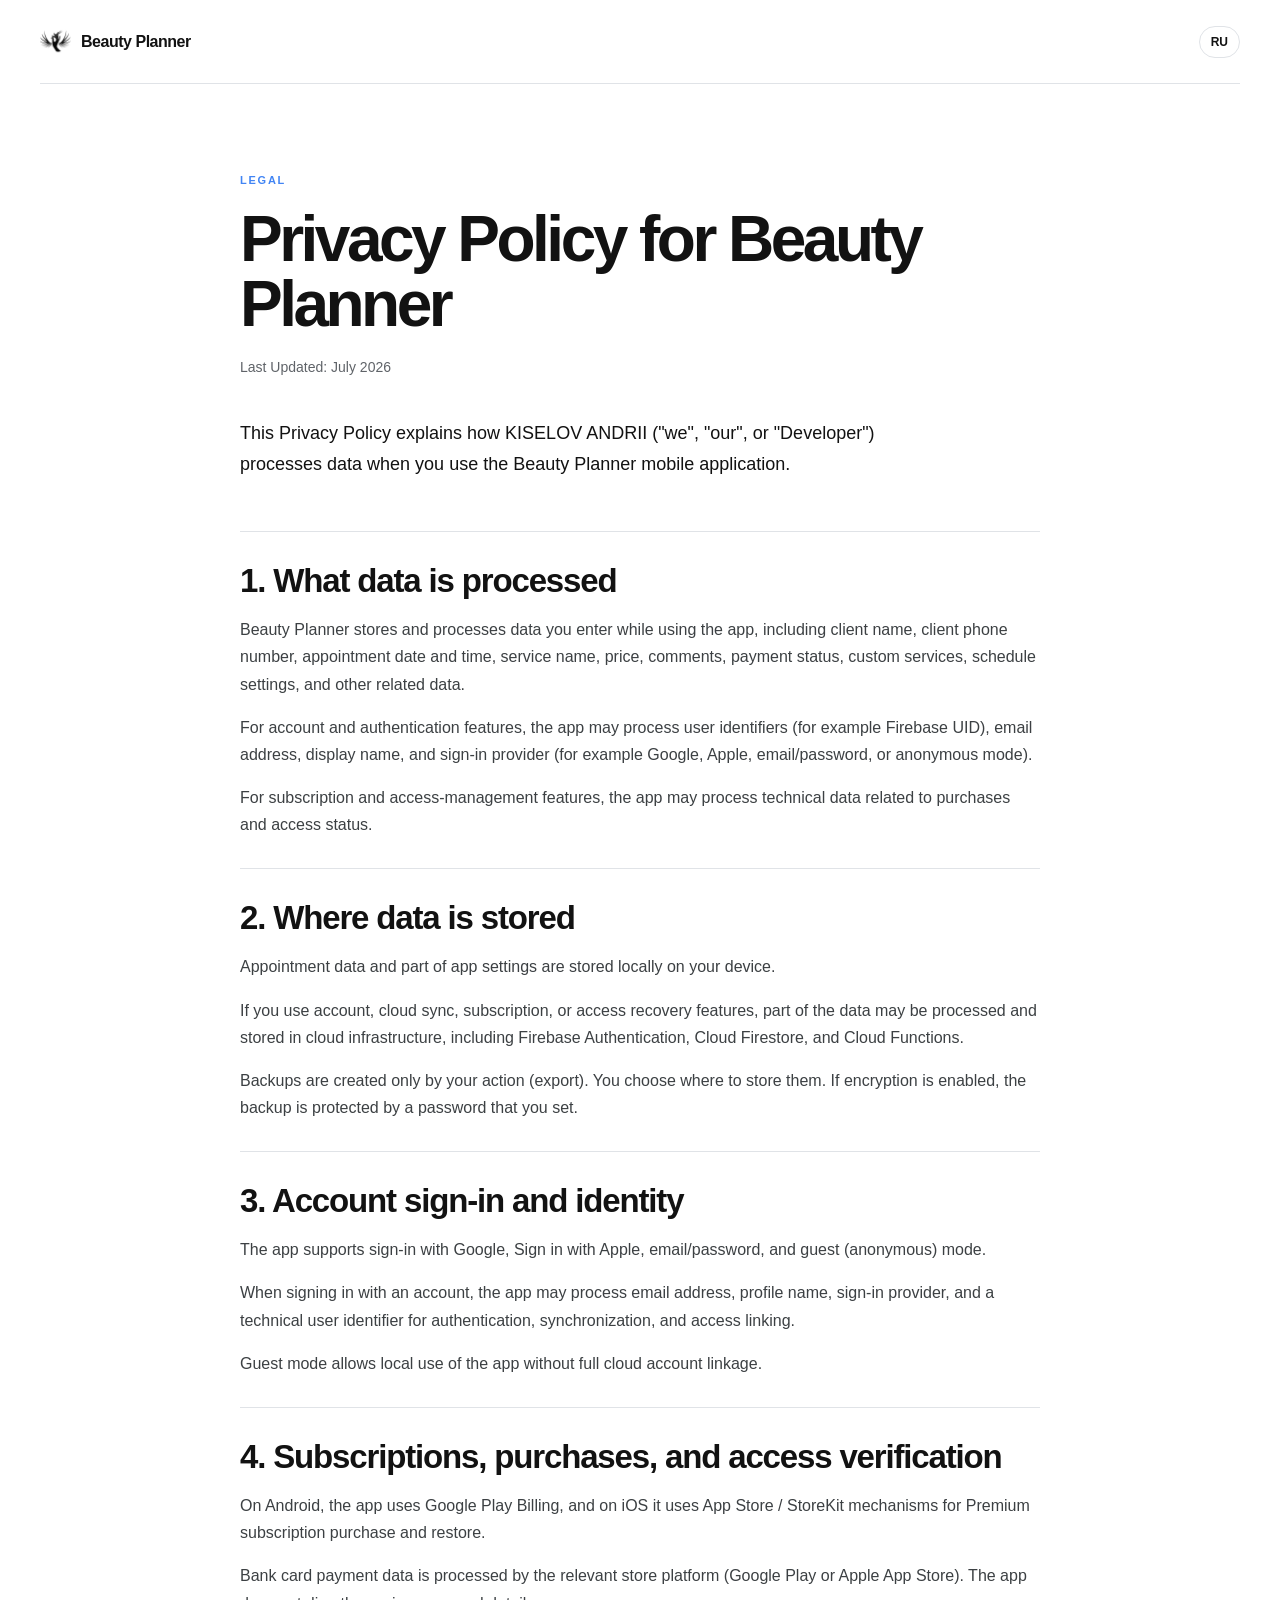
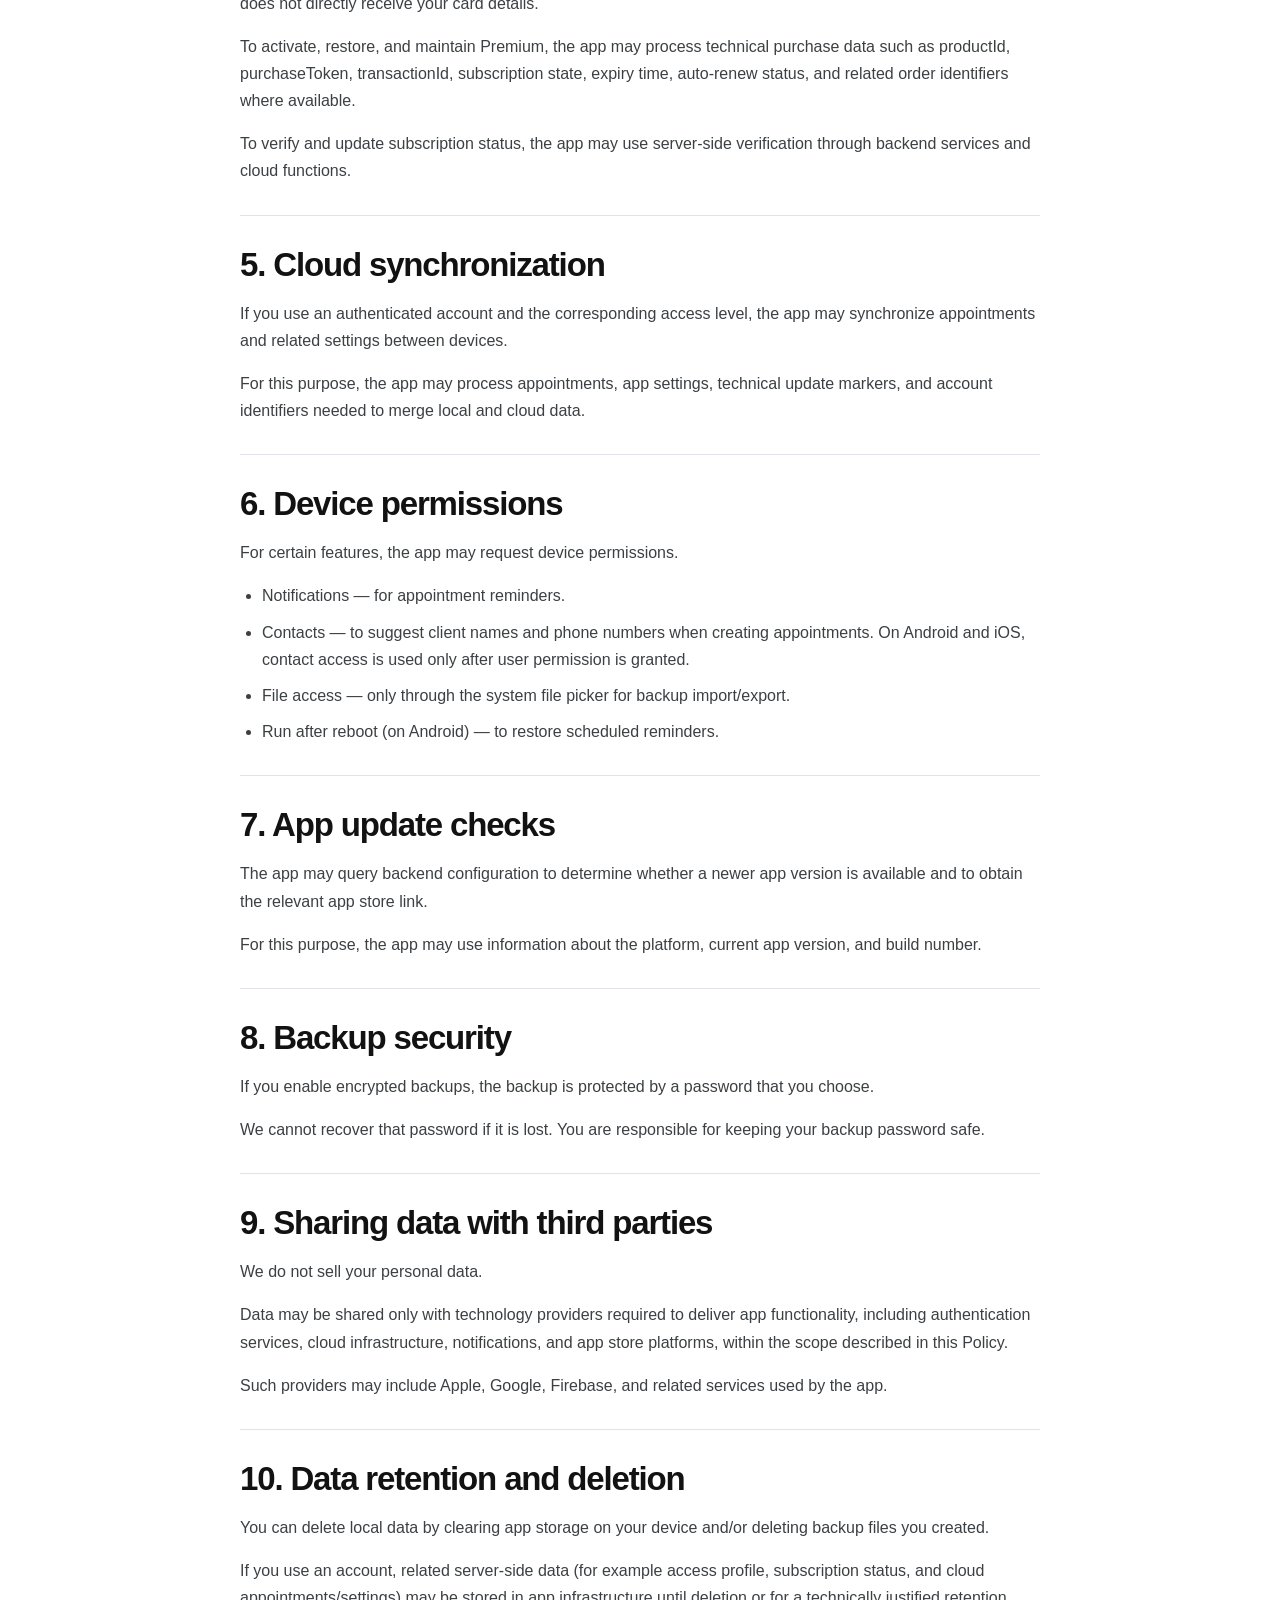
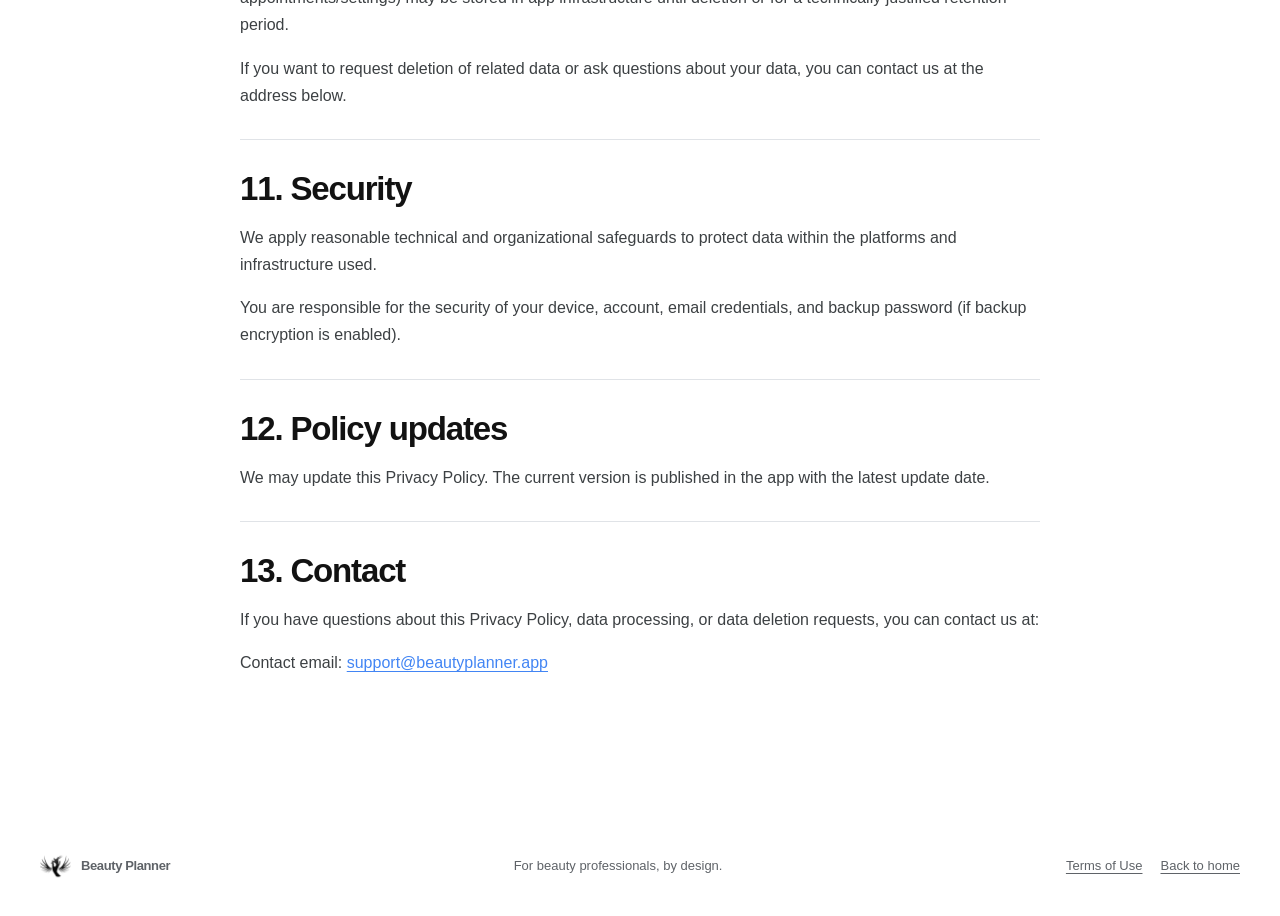
==== privacy.html @ f04bf03c "Host bilingual terms of use on site Co-authored-by: Copilot <223556219+Copilot@users.noreply.github." ====
<!doctype html>
<html lang="en">
  <head>
    <meta charset="utf-8">
    <meta name="viewport" content="width=device-width, initial-scale=1">
    <meta name="description" content="Beauty Planner Privacy Policy.">
    <title>Privacy Policy — Beauty Planner</title>
    <link rel="icon" type="image/png" href="assets/beauty-planner-logo.png">
    <link rel="apple-touch-icon" href="assets/beauty-planner-logo.png">
    <link rel="stylesheet" href="styles.css">
    <link rel="stylesheet" href="privacy.css">
  </head>
  <body>
    <header class="site-header policy-header">
      <a class="brand" href="index.html" aria-label="Beauty Planner home">
        <img class="brand-mark" src="assets/beauty-planner-logo.png" alt="">
        <span>Beauty Planner</span>
      </a>
      <button class="language-switch" type="button" aria-label="Switch language">RU</button>
    </header>
    <main class="policy-page">
      <p class="eyebrow" id="policy-label">LEGAL</p>
      <h1 id="policy-title">Privacy Policy for Beauty Planner</h1>
      <p class="policy-updated" id="policy-updated"></p>
      <p class="policy-intro" id="policy-intro"></p>
      <div class="policy-content" id="policy-content"></div>
    </main>
    <footer class="site-footer">
      <a class="brand" href="index.html"><img class="brand-mark" src="assets/beauty-planner-logo.png" alt=""><span>Beauty Planner</span></a>
      <p id="footer-copy">For beauty professionals, by design.</p>
      <div class="legal-links">
        <a href="terms.html" id="terms-link">Terms of Use</a>
        <a href="index.html" id="back-home">Back to home</a>
      </div>
    </footer>
    <script src="privacy.js"></script>
  </body>
</html>
---- styles.css ----
:root {
  --ink: #121212;
  --muted: #5f6368;
  --paper: #ffffff;
  --peach: #e9f1ff;
  --coral: #4285f4;
  --lilac: #f1f5ff;
  --sage: #e7f0ff;
  --cream: #f7f9fc;
  --line: #e0e3e7;
}

* { box-sizing: border-box; }
html { scroll-behavior: smooth; }
body { margin: 0; color: var(--ink); background: var(--paper); font-family: Arial, Helvetica, sans-serif; font-size: 16px; line-height: 1.5; }
a { color: inherit; text-decoration: none; }
.site-header { width: min(1200px, calc(100% - 48px)); height: 84px; margin: auto; display: flex; align-items: center; justify-content: space-between; }
.brand { display: inline-flex; gap: 10px; align-items: center; font-weight: 700; letter-spacing: -.03em; }
.brand-mark { width: 31px; height: 31px; object-fit: contain; border-radius: 50%; }
.site-nav { display: flex; gap: 30px; color: var(--muted); font-size: 14px; }
.site-nav a:hover, .text-link:hover, .site-footer a:hover { color: var(--coral); }
.language-switch { border: 1px solid var(--line); background: transparent; padding: 8px 11px; border-radius: 99px; cursor: pointer; color: var(--ink); font: 700 12px "DM Sans", sans-serif; }
.hero { width: min(1200px, calc(100% - 48px)); min-height: 650px; margin: auto; display: grid; grid-template-columns: 1fr 1fr; align-items: center; gap: 40px; }
.eyebrow { margin: 0 0 18px; color: var(--coral); font-size: 11px; font-weight: 700; letter-spacing: .16em; }
h1, h2 { margin: 0; font-family: Arial, Helvetica, sans-serif; font-weight: 700; letter-spacing: -.055em; line-height: 1.02; }
h1 { max-width: 570px; font-size: clamp(52px, 6vw, 82px); }
h2 { font-size: clamp(40px, 4.5vw, 62px); }
h1 em, h2 em { color: var(--coral); font-weight: inherit; font-style: normal; }
.hero-text { max-width: 450px; margin: 28px 0; color: var(--muted); font-size: 18px; line-height: 1.65; }
.store-links { display: flex; flex-wrap: wrap; gap: 11px; }
.store-button { min-width: 154px; display: inline-flex; align-items: center; gap: 9px; padding: 8px 13px; color: #fff; background: #000; border: 1px solid #000; border-radius: 8px; line-height: 1; transition: transform .2s, background .2s; }
.store-button:hover { color: #fff; background: #202124; transform: translateY(-2px); }
.store-button small, .store-button strong { display: block; }.store-button small { margin-bottom: 3px; font-size: 9px; }.store-button strong { font-size: 17px; font-weight: 500; }
.store-icon { width: 21px; flex: 0 0 21px; text-align: center; color: #fff; }.apple-icon { font-size: 25px; line-height: 1; }.play-icon { height: 22px; background: linear-gradient(135deg, #30d8a1 0 35%, #4285f4 35% 63%, #fbbc04 63% 82%, #ea4335 82%); clip-path: polygon(0 0, 100% 50%, 0 100%, 22% 50%); }
.hero-link { display: inline-block; margin-top: 21px; }
.button { display: inline-flex; align-items: center; gap: 18px; padding: 14px 19px; border-radius: 999px; font-size: 14px; font-weight: 700; transition: transform .2s, background .2s; }
.button:hover { transform: translateY(-2px); }
.button-primary { background: var(--ink); color: #fff; }
.button-primary:hover { background: #394a47; }
.text-link { font-weight: 600; font-size: 14px; text-decoration: underline; text-underline-offset: 4px; }
.platform-note { margin: 22px 0 0; color: var(--muted); font-size: 12px; }
.hero-visual { position: relative; min-height: 550px; display: grid; place-items: center; overflow: hidden; }
.orb { position: absolute; border-radius: 50%; }
.orb-one { width: 440px; height: 440px; background: var(--peach); }
.orb-two { width: 160px; height: 160px; background: var(--lilac); top: 38px; right: 15px; }
.phone { position: relative; width: 245px; height: 490px; padding: 9px; z-index: 1; background: #181818; border: 6px solid #fff; border-radius: 35px; box-shadow: 0 26px 52px #2b426433; }
.phone-bar { height: 20px; display: grid; place-items: center; background: #fff; border-radius: 25px 25px 0 0; }
.phone-bar span { width: 55px; height: 5px; background: #181818; border-radius: 99px; }
.app-screen { height: calc(100% - 20px); position: relative; overflow: hidden; padding: 15px; background: #fcfaf7; border-radius: 0 0 24px 24px; font-family: "DM Sans", sans-serif; }
.app-top { display: flex; align-items: center; gap: 7px; font-size: 8px; font-weight: 600; }
.app-logo { display: grid; place-items: center; width: 17px; height: 17px; color: #fff; background: var(--coral); border-radius: 50%; font: 700 11px Arial, sans-serif; }
.avatar { width: 16px; height: 16px; margin-left: auto; border-radius: 50%; background: #d3a585; }
.calendar-head { display: flex; justify-content: space-between; margin: 22px 0 15px; font-size: 9px; }
.week-days, .calendar-days { display: grid; grid-template-columns: repeat(7, 1fr); gap: 5px; text-align: center; font-size: 7px; }
.week-days { color: #a7aaa6; margin-bottom: 9px; }
.calendar-days span { display: grid; place-items: center; height: 20px; }
.calendar-days .selected-day { color: #fff; background: var(--coral); border-radius: 50%; }
.appointments { margin-top: 21px; padding-top: 16px; border-top: 1px solid #eee9e2; }
.appointments p { margin: 0 0 11px; color: #a5a7a4; font-size: 6px; font-weight: 700; letter-spacing: .08em; }
.appointment { display: grid; grid-template-columns: 27px 7px 1fr; align-items: center; gap: 5px; margin: 11px 0; font-size: 7px; }
.appointment-time { color: #858b87; }
.appointment-dot { display: block; width: 6px; height: 28px; background: #8eb6a1; border-radius: 99px; }
.appointment-dot.coral { background: var(--coral); }
.appointment b, .appointment small { display: block; }
.appointment small { color: #949995; font-size: 6px; margin-top: 2px; }
.add-button { position: absolute; right: 16px; bottom: 17px; display: grid; place-items: center; width: 31px; height: 31px; background: var(--ink); color: #fff; border-radius: 50%; font-size: 19px; }
.floating-card { position: absolute; z-index: 2; right: 3%; bottom: 78px; display: flex; align-items: center; gap: 9px; min-width: 153px; padding: 11px 14px; background: #fff; border-radius: 11px; box-shadow: 0 12px 30px #50473c21; font-size: 10px; }
.floating-card b, .floating-card small { display: block; }
.floating-card small { color: var(--muted); margin-top: 2px; font-size: 8px; }
.floating-icon { display: grid; place-items: center; width: 23px; height: 23px; color: #fff; background: #90bca3; border-radius: 50%; font-size: 13px; }
.intro { width: min(700px, calc(100% - 48px)); padding: 105px 0 62px; text-align: center; margin: auto; }
.intro h2 { margin-bottom: 22px; }
.intro > p:last-child { max-width: 520px; margin: auto; color: var(--muted); font-size: 17px; line-height: 1.7; }
.feature-grid { width: min(1200px, calc(100% - 48px)); margin: auto; display: grid; grid-template-columns: repeat(2, 1fr); gap: 18px; }
.feature-card { position: relative; min-height: 332px; padding: 33px; overflow: hidden; border-radius: 5px; }
.feature-card-wide { display: flex; justify-content: space-between; }
.feature-card h3 { max-width: 300px; margin: 38px 0 10px; font: 700 29px/1.05 Arial, sans-serif; letter-spacing: -.04em; }
.feature-card p { max-width: 315px; margin: 0; color: #52605d; font-size: 14px; line-height: 1.65; }
.feature-number { color: #7b8581; font-size: 11px; font-weight: 700; letter-spacing: .12em; }
.feature-icon { position: absolute; top: 30px; right: 35px; color: #737d78; font-size: 27px; }
.peach { background: var(--peach); }.lilac { background: var(--lilac); }.sage { background: var(--sage); }.cream { background: var(--cream); }
.mini-calendar { align-self: flex-end; width: 118px; height: 145px; padding: 18px 10px; display: flex; flex-direction: column; align-items: center; color: var(--ink); background: #fffdf9; border-radius: 58px 58px 8px 8px; transform: rotate(7deg); }
.mini-calendar span, .mini-calendar small { font-size: 9px; font-weight: 700; letter-spacing: .1em; }.mini-calendar b { margin: 7px 0 -4px; font: 600 62px/1 Arial, sans-serif; }
.backup-art { align-self: flex-end; display: flex; flex-direction: column; align-items: center; justify-content: center; width: 132px; height: 132px; color: #776859; background: #fffaf0; border-radius: 50%; transform: rotate(-8deg); }.backup-art span { font-size: 42px; line-height: .7; }.backup-art b { margin-top: 9px; font-size: 10px; letter-spacing: .1em; }.backup-art small { font-size: 9px; }
.workflow { width: min(1200px, calc(100% - 48px)); margin: 138px auto; display: grid; grid-template-columns: .9fr 1.1fr; gap: 120px; align-items: start; }.workflow-copy > p:last-child { max-width: 380px; margin-top: 22px; color: var(--muted); font-size: 17px; line-height: 1.7; }
.steps { padding: 0; margin: 0; list-style: none; }.steps li { display: grid; grid-template-columns: 55px 1fr; gap: 19px; padding: 0 0 28px; margin-bottom: 25px; border-bottom: 1px solid var(--line); }.steps li:last-child { border: 0; }.steps li > span { color: var(--coral); font-size: 12px; font-weight: 700; }.steps h3 { margin: 0 0 7px; font-size: 18px; letter-spacing: -.02em; }.steps p { margin: 0; color: var(--muted); font-size: 14px; }
.premium { width: min(1200px, calc(100% - 48px)); margin: 0 auto 100px; padding: 70px; display: grid; grid-template-columns: 1fr 1fr; gap: 90px; background: #202124; color: #fff; border-radius: 6px; }.premium .eyebrow { color: #9ec1fb; }.premium h2 { max-width: 480px; }.premium h2 em { color: #8ab4f8; }.premium > div > p:last-child { max-width: 440px; margin: 23px 0 0; color: #c8d0d9; line-height: 1.7; }
.premium-card { position: relative; padding: 34px; background: #e8f0fe; color: var(--ink); border-radius: 4px; }.premium-label { margin: 0 0 20px; color: #496990; font-size: 10px; font-weight: 700; letter-spacing: .14em; }.premium-card ul { margin: 0; padding: 0; list-style: none; }.premium-card li { padding: 12px 0 12px 25px; border-bottom: 1px solid #c9dbf8; font-size: 14px; font-weight: 600; }.premium-card li::before { content: "✓"; position: absolute; left: 0; color: var(--coral); font-weight: 700; }.premium-card li { position: relative; }.premium-card li:last-child { border: 0; }.sparkle { position: absolute; right: 23px; top: 17px; color: var(--coral); font-size: 25px; }
.cta { margin: 0; padding: 120px 24px; color: #fff; text-align: center; background: var(--coral); }.cta .eyebrow { color: #dbeaff; }.cta h2 em { color: #202124; }.cta > p:not(.eyebrow) { margin: 22px 0 30px; color: #edf4ff; }.store-links-centered { justify-content: center; }.store-button-light { border-color: #fff; }.button-light { background: #fff; color: var(--ink); }.button-light:hover { background: var(--paper); }
.site-footer { width: min(1200px, calc(100% - 48px)); min-height: 100px; margin: auto; display: flex; align-items: center; justify-content: space-between; color: var(--muted); font-size: 13px; }.site-footer p { margin: 0; }.legal-links { display: flex; gap: 18px; }.legal-links a { text-decoration: underline; text-underline-offset: 3px; }
@media (max-width: 760px) { .site-header { width: min(100% - 32px, 600px); height: 70px; }.site-nav { display: none; }.hero { width: min(100% - 32px, 600px); grid-template-columns: 1fr; padding-top: 52px; text-align: center; }.hero-copy { display: grid; justify-items: center; }.hero-text { font-size: 16px; }.hero-visual { min-height: 485px; }.phone { transform: scale(.88); }.orb-one { width: 370px; height: 370px; }.floating-card { right: 1%; bottom: 54px; }.intro { width: min(100% - 32px, 600px); padding-top: 80px; }.feature-grid { width: min(100% - 32px, 600px); grid-template-columns: 1fr; }.feature-card { min-height: 290px; }.workflow { width: min(100% - 32px, 600px); margin: 90px auto; grid-template-columns: 1fr; gap: 45px; }.premium { width: min(100% - 32px, 600px); margin-bottom: 65px; padding: 42px 25px; grid-template-columns: 1fr; gap: 35px; }.cta { padding: 90px 20px; }.site-footer { width: min(100% - 32px, 600px); padding: 25px 0; min-height: auto; flex-wrap: wrap; gap: 15px; }.site-footer p { order: 3; width: 100%; } }
@media (max-width: 390px) { .store-links { justify-content: center; }.store-button { min-width: 148px; }.feature-card { padding: 26px; }.feature-card h3 { font-size: 26px; }.mini-calendar, .backup-art { transform: scale(.8); transform-origin: bottom right; } }
---- privacy.css ----
.policy-header { border-bottom: 1px solid var(--line); }
.policy-page { width: min(800px, calc(100% - 48px)); margin: 0 auto; padding: 88px 0 110px; }
.policy-page h1 { max-width: 700px; overflow-wrap: anywhere; font-size: clamp(42px, 5vw, 64px); }
.policy-updated { margin: 20px 0 40px; color: var(--muted); font-size: 14px; }
.policy-intro { max-width: 720px; margin: 0 0 52px; font-size: 18px; line-height: 1.7; }
.policy-section { padding: 30px 0; border-top: 1px solid var(--line); }
.policy-section h2 { font-size: clamp(25px, 3vw, 33px); line-height: 1.15; letter-spacing: -.035em; }
.policy-section p, .policy-section li { color: #3c4043; line-height: 1.7; }
.policy-section p { margin: 16px 0 0; }
.policy-section ul { margin: 16px 0 0; padding-left: 22px; }
.policy-section li + li { margin-top: 9px; }
.policy-contact { margin-top: 16px; }
.policy-contact a { color: var(--coral); text-decoration: underline; text-underline-offset: 3px; }
@media (max-width: 760px) { .policy-page { width: min(100% - 32px, 800px); padding: 58px 0 75px; }.policy-intro { font-size: 16px; } }
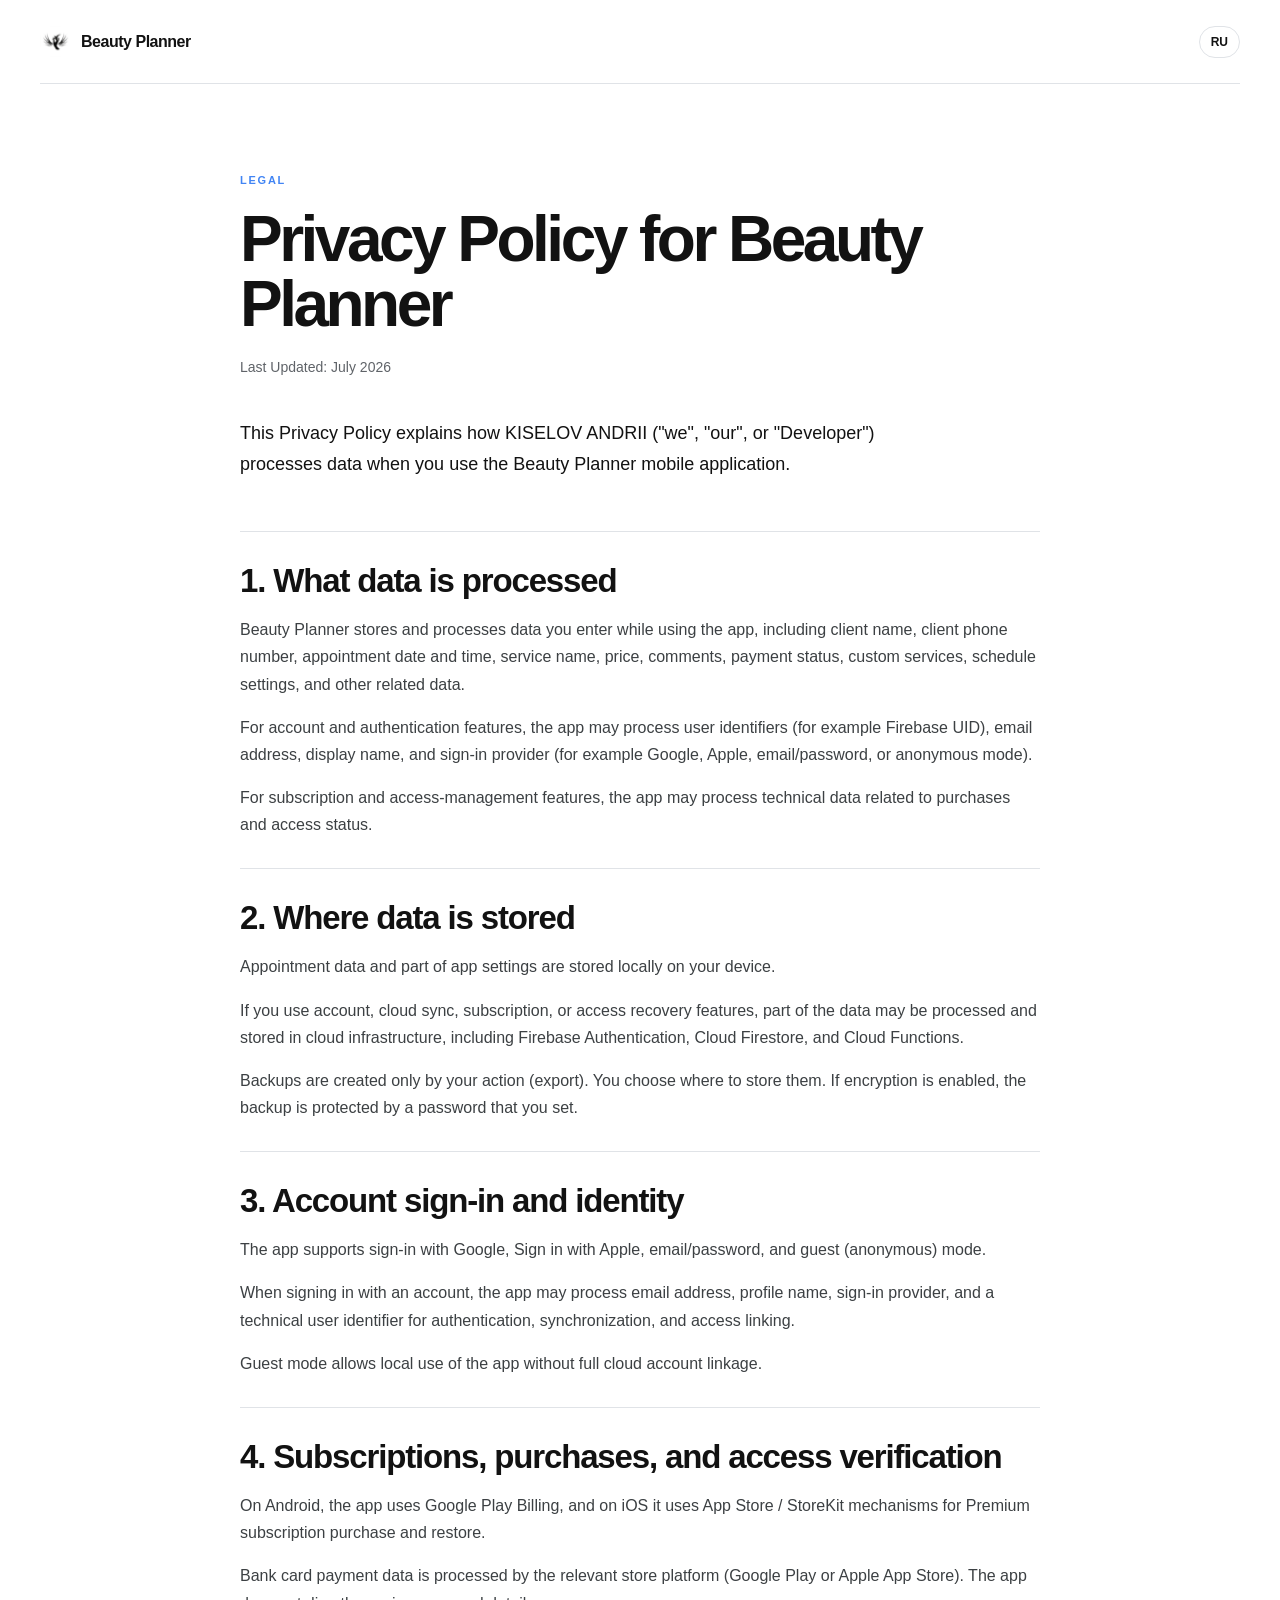
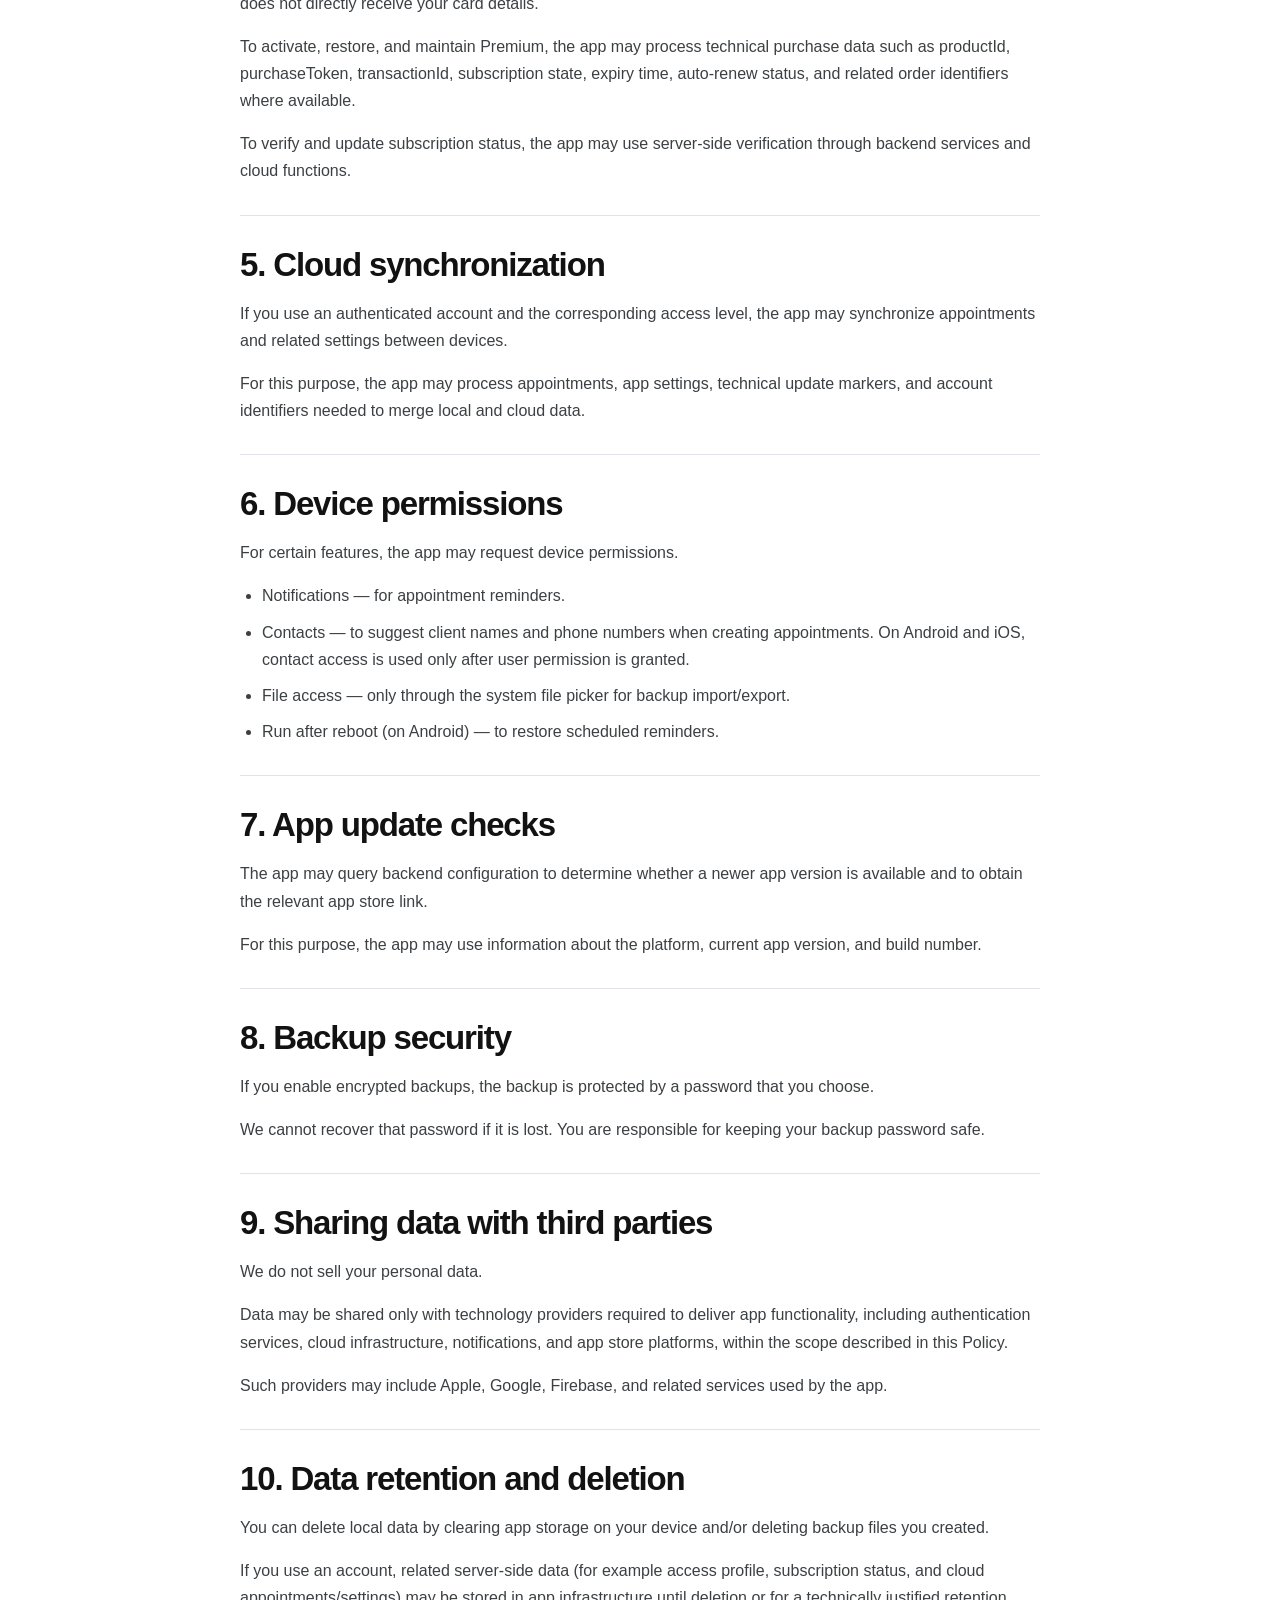
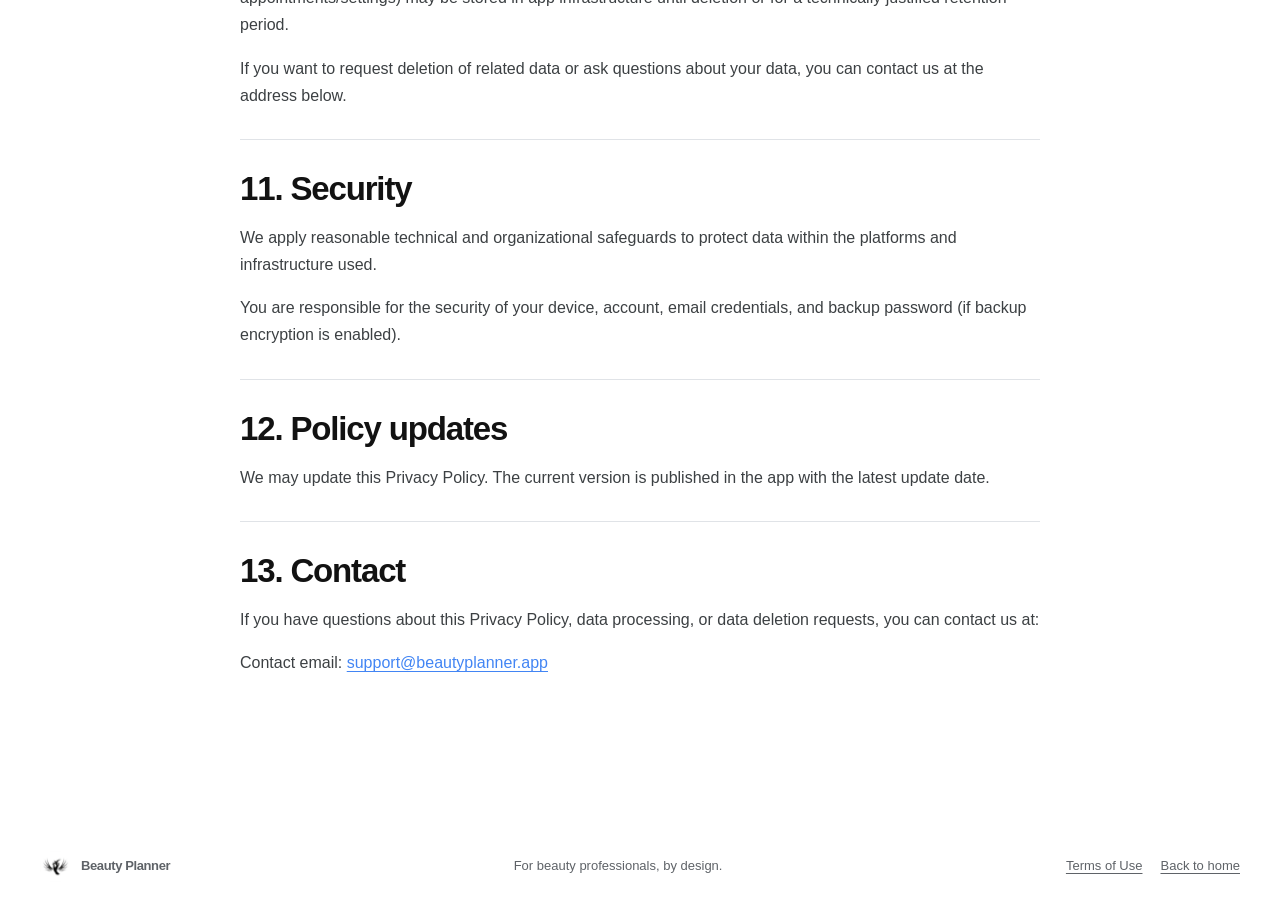
==== commit 66a26b83: "Fix favicon and initial page scroll Co-authored-by: Copilot <223556219+Copilot@users.noreply.github." ====
--- a/privacy.html
+++ b/privacy.html
@@ -5,15 +5,16 @@
     <meta name="viewport" content="width=device-width, initial-scale=1">
     <meta name="description" content="Beauty Planner Privacy Policy.">
     <title>Privacy Policy — Beauty Planner</title>
-    <link rel="icon" type="image/png" href="assets/beauty-planner-logo.png">
-    <link rel="apple-touch-icon" href="assets/beauty-planner-logo.png">
+    <link rel="icon" href="favicon.ico?v=20261101" sizes="any">
+    <link rel="icon" type="image/png" sizes="1024x1024" href="assets/app-icon-1024.png">
+    <link rel="apple-touch-icon" sizes="1024x1024" href="assets/app-icon-1024.png">
     <link rel="stylesheet" href="styles.css">
     <link rel="stylesheet" href="privacy.css">
   </head>
   <body>
     <header class="site-header policy-header">
       <a class="brand" href="index.html" aria-label="Beauty Planner home">
-        <img class="brand-mark" src="assets/beauty-planner-logo.png" alt="">
+        <img class="brand-mark" src="assets/app-icon-1024.png" alt="">
         <span>Beauty Planner</span>
       </a>
       <button class="language-switch" type="button" aria-label="Switch language">RU</button>
@@ -26,7 +27,7 @@
       <div class="policy-content" id="policy-content"></div>
     </main>
     <footer class="site-footer">
-      <a class="brand" href="index.html"><img class="brand-mark" src="assets/beauty-planner-logo.png" alt=""><span>Beauty Planner</span></a>
+      <a class="brand" href="index.html"><img class="brand-mark" src="assets/app-icon-1024.png" alt=""><span>Beauty Planner</span></a>
       <p id="footer-copy">For beauty professionals, by design.</p>
       <div class="legal-links">
         <a href="terms.html" id="terms-link">Terms of Use</a>
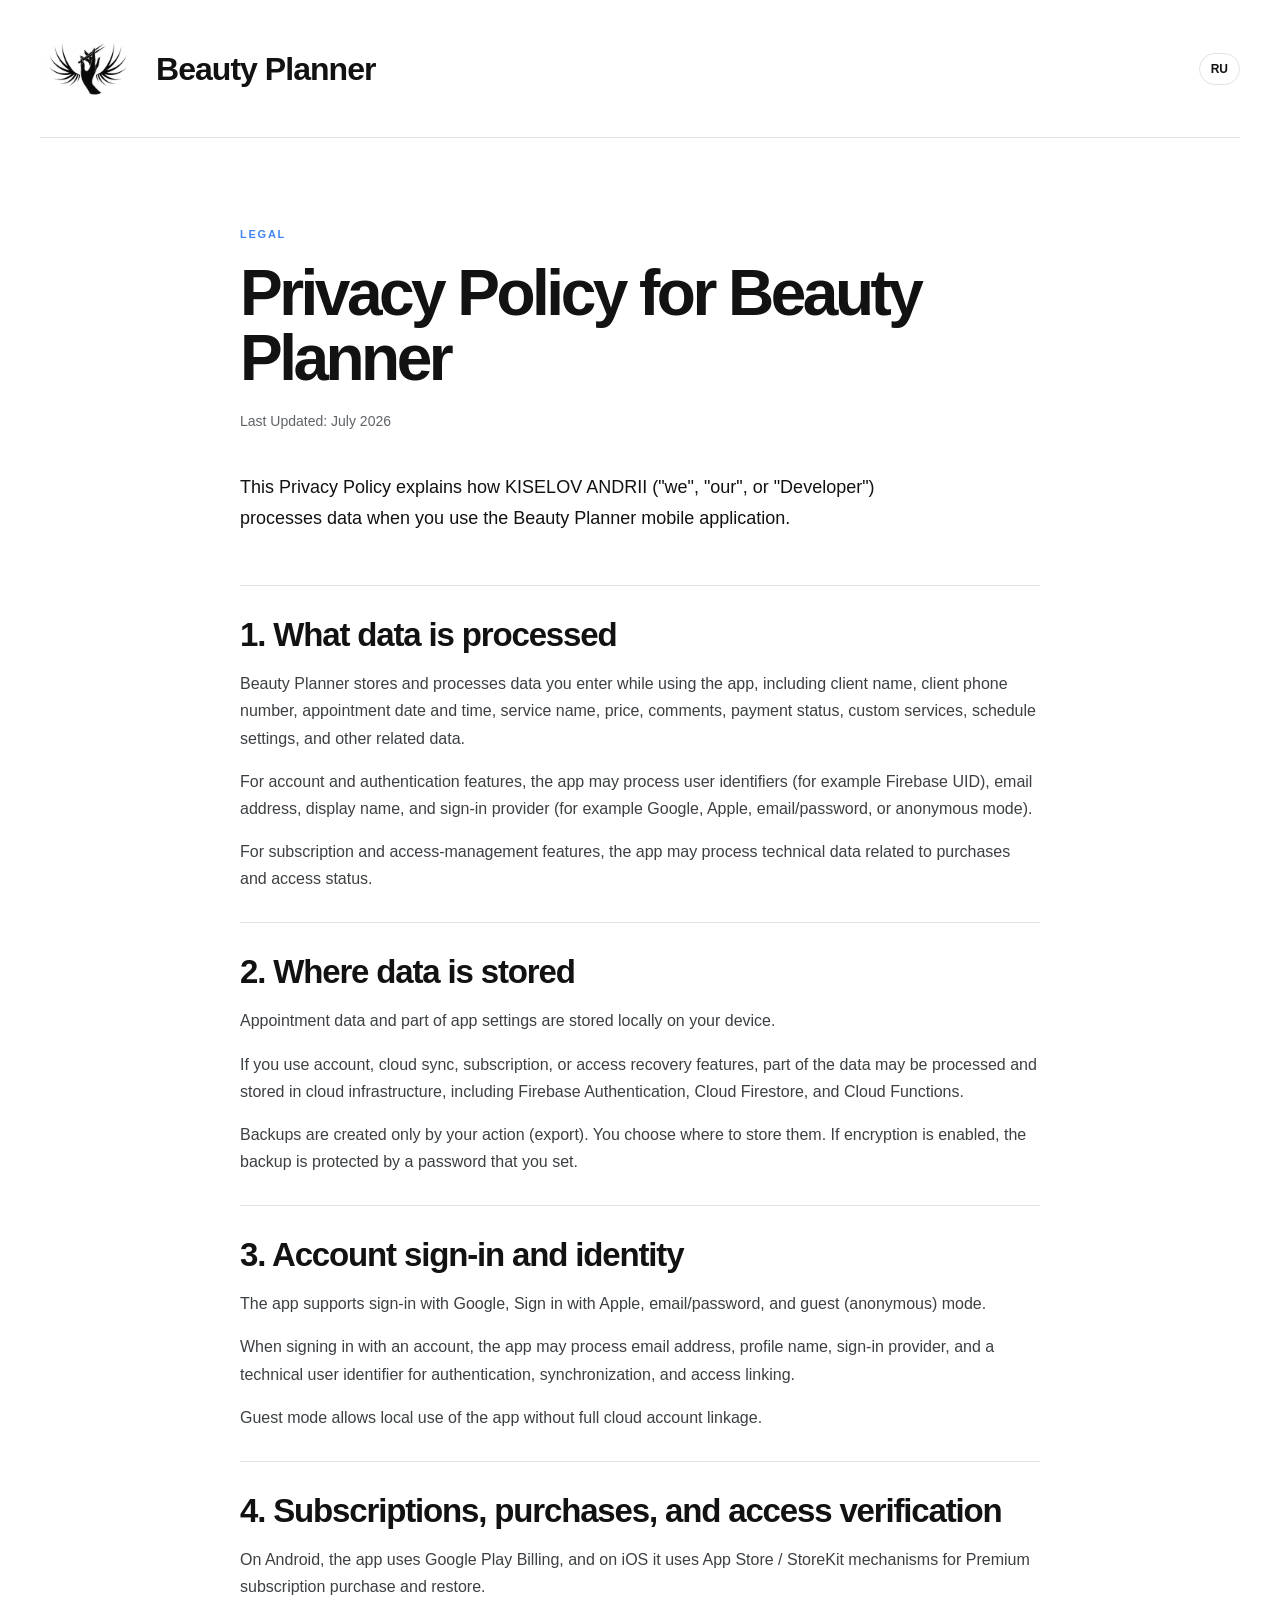
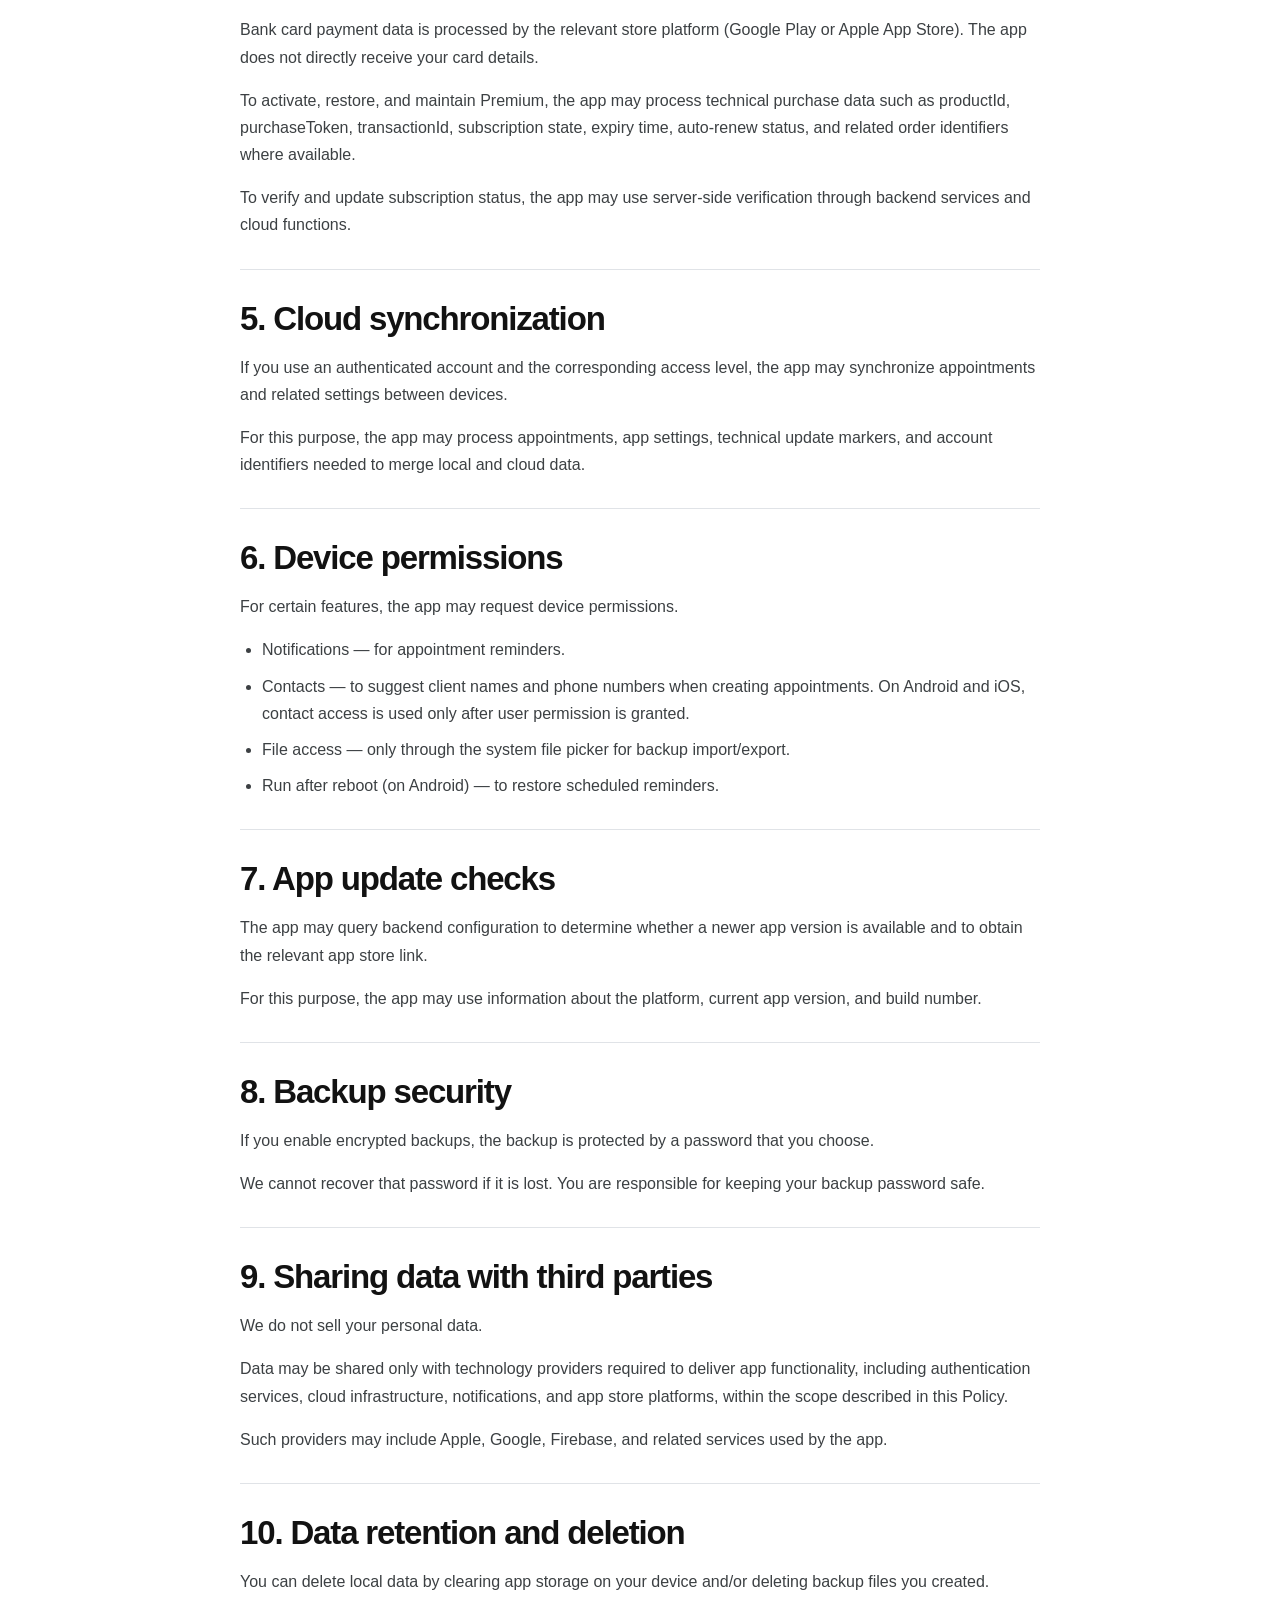
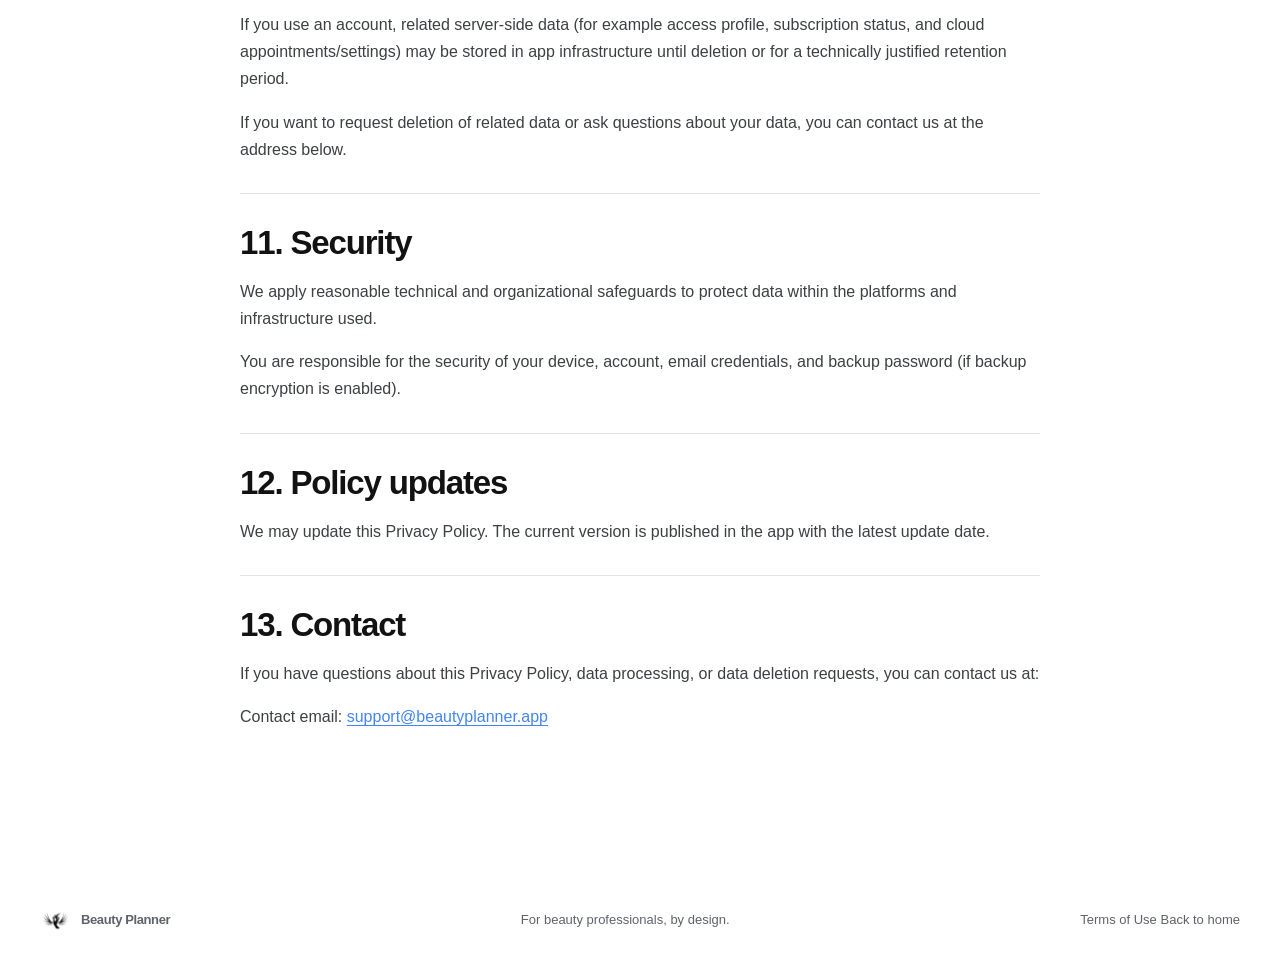
==== commit 132c7dd8: "Add transparent SVG favicon and video section" ====
--- a/privacy.html
+++ b/privacy.html
@@ -5,8 +5,8 @@
     <meta name="viewport" content="width=device-width, initial-scale=1">
     <meta name="description" content="Beauty Planner Privacy Policy.">
     <title>Privacy Policy — Beauty Planner</title>
-    <link rel="icon" href="favicon.ico?v=20261101" sizes="any">
-    <link rel="icon" type="image/png" sizes="1024x1024" href="assets/app-icon-1024.png">
+    <link rel="icon" href="favicon.ico?v=20261101" sizes="32x32">
+    <link rel="icon" type="image/svg+xml" href="favicon.svg?v=20261108">
     <link rel="apple-touch-icon" sizes="1024x1024" href="assets/app-icon-1024.png">
     <link rel="stylesheet" href="styles.css">
     <link rel="stylesheet" href="privacy.css">
--- a/styles.css
+++ b/styles.css
@@ -14,9 +14,11 @@
 html { scroll-behavior: smooth; }
 body { margin: 0; color: var(--ink); background: var(--paper); font-family: Arial, Helvetica, sans-serif; font-size: 16px; line-height: 1.5; }
 a { color: inherit; text-decoration: none; }
-.site-header { width: min(1200px, calc(100% - 48px)); height: 84px; margin: auto; display: flex; align-items: center; justify-content: space-between; }
+.site-header { width: min(1200px, calc(100% - 48px)); height: 138px; margin: auto; display: flex; align-items: center; justify-content: space-between; }
 .brand { display: inline-flex; gap: 10px; align-items: center; font-weight: 700; letter-spacing: -.03em; }
 .brand-mark { width: 31px; height: 31px; object-fit: contain; border-radius: 50%; }
+.site-header .brand { gap: 20px; font-size: 32px; }
+.site-header .brand-mark { width: 96px; height: 96px; }
 .site-nav { display: flex; gap: 30px; color: var(--muted); font-size: 14px; }
 .site-nav a:hover, .text-link:hover, .site-footer a:hover { color: var(--coral); }
 .language-switch { border: 1px solid var(--line); background: transparent; padding: 8px 11px; border-radius: 99px; cursor: pointer; color: var(--ink); font: 700 12px "DM Sans", sans-serif; }
@@ -43,27 +45,8 @@
 .orb { position: absolute; border-radius: 50%; }
 .orb-one { width: 440px; height: 440px; background: var(--peach); }
 .orb-two { width: 160px; height: 160px; background: var(--lilac); top: 38px; right: 15px; }
-.phone { position: relative; width: 245px; height: 490px; padding: 9px; z-index: 1; background: #181818; border: 6px solid #fff; border-radius: 35px; box-shadow: 0 26px 52px #2b426433; }
-.phone-bar { height: 20px; display: grid; place-items: center; background: #fff; border-radius: 25px 25px 0 0; }
-.phone-bar span { width: 55px; height: 5px; background: #181818; border-radius: 99px; }
-.app-screen { height: calc(100% - 20px); position: relative; overflow: hidden; padding: 15px; background: #fcfaf7; border-radius: 0 0 24px 24px; font-family: "DM Sans", sans-serif; }
-.app-top { display: flex; align-items: center; gap: 7px; font-size: 8px; font-weight: 600; }
-.app-logo { display: grid; place-items: center; width: 17px; height: 17px; color: #fff; background: var(--coral); border-radius: 50%; font: 700 11px Arial, sans-serif; }
-.avatar { width: 16px; height: 16px; margin-left: auto; border-radius: 50%; background: #d3a585; }
-.calendar-head { display: flex; justify-content: space-between; margin: 22px 0 15px; font-size: 9px; }
-.week-days, .calendar-days { display: grid; grid-template-columns: repeat(7, 1fr); gap: 5px; text-align: center; font-size: 7px; }
-.week-days { color: #a7aaa6; margin-bottom: 9px; }
-.calendar-days span { display: grid; place-items: center; height: 20px; }
-.calendar-days .selected-day { color: #fff; background: var(--coral); border-radius: 50%; }
-.appointments { margin-top: 21px; padding-top: 16px; border-top: 1px solid #eee9e2; }
-.appointments p { margin: 0 0 11px; color: #a5a7a4; font-size: 6px; font-weight: 700; letter-spacing: .08em; }
-.appointment { display: grid; grid-template-columns: 27px 7px 1fr; align-items: center; gap: 5px; margin: 11px 0; font-size: 7px; }
-.appointment-time { color: #858b87; }
-.appointment-dot { display: block; width: 6px; height: 28px; background: #8eb6a1; border-radius: 99px; }
-.appointment-dot.coral { background: var(--coral); }
-.appointment b, .appointment small { display: block; }
-.appointment small { color: #949995; font-size: 6px; margin-top: 2px; }
-.add-button { position: absolute; right: 16px; bottom: 17px; display: grid; place-items: center; width: 31px; height: 31px; background: var(--ink); color: #fff; border-radius: 50%; font-size: 19px; }
+.phone { position: relative; width: 260px; height: 562px; z-index: 1; overflow: hidden; background: #181818; border: 6px solid #181818; border-radius: 39px; box-shadow: 0 26px 52px #2b426433; }
+.phone-screenshot { display: block; width: 100%; height: 100%; object-fit: cover; }
 .floating-card { position: absolute; z-index: 2; right: 3%; bottom: 78px; display: flex; align-items: center; gap: 9px; min-width: 153px; padding: 11px 14px; background: #fff; border-radius: 11px; box-shadow: 0 12px 30px #50473c21; font-size: 10px; }
 .floating-card b, .floating-card small { display: block; }
 .floating-card small { color: var(--muted); margin-top: 2px; font-size: 8px; }
@@ -87,6 +70,16 @@
 .premium { width: min(1200px, calc(100% - 48px)); margin: 0 auto 100px; padding: 70px; display: grid; grid-template-columns: 1fr 1fr; gap: 90px; background: #202124; color: #fff; border-radius: 6px; }.premium .eyebrow { color: #9ec1fb; }.premium h2 { max-width: 480px; }.premium h2 em { color: #8ab4f8; }.premium > div > p:last-child { max-width: 440px; margin: 23px 0 0; color: #c8d0d9; line-height: 1.7; }
 .premium-card { position: relative; padding: 34px; background: #e8f0fe; color: var(--ink); border-radius: 4px; }.premium-label { margin: 0 0 20px; color: #496990; font-size: 10px; font-weight: 700; letter-spacing: .14em; }.premium-card ul { margin: 0; padding: 0; list-style: none; }.premium-card li { padding: 12px 0 12px 25px; border-bottom: 1px solid #c9dbf8; font-size: 14px; font-weight: 600; }.premium-card li::before { content: "✓"; position: absolute; left: 0; color: var(--coral); font-weight: 700; }.premium-card li { position: relative; }.premium-card li:last-child { border: 0; }.sparkle { position: absolute; right: 23px; top: 17px; color: var(--coral); font-size: 25px; }
 .cta { margin: 0; padding: 120px 24px; color: #fff; text-align: center; background: var(--coral); }.cta .eyebrow { color: #dbeaff; }.cta h2 em { color: #202124; }.cta > p:not(.eyebrow) { margin: 22px 0 30px; color: #edf4ff; }.store-links-centered { justify-content: center; }.store-button-light { border-color: #fff; }.button-light { background: #fff; color: var(--ink); }.button-light:hover { background: var(--paper); }
-.site-footer { width: min(1200px, calc(100% - 48px)); min-height: 100px; margin: auto; display: flex; align-items: center; justify-content: space-between; color: var(--muted); font-size: 13px; }.site-footer p { margin: 0; }.legal-links { display: flex; gap: 18px; }.legal-links a { text-decoration: underline; text-underline-offset: 3px; }
-@media (max-width: 760px) { .site-header { width: min(100% - 32px, 600px); height: 70px; }.site-nav { display: none; }.hero { width: min(100% - 32px, 600px); grid-template-columns: 1fr; padding-top: 52px; text-align: center; }.hero-copy { display: grid; justify-items: center; }.hero-text { font-size: 16px; }.hero-visual { min-height: 485px; }.phone { transform: scale(.88); }.orb-one { width: 370px; height: 370px; }.floating-card { right: 1%; bottom: 54px; }.intro { width: min(100% - 32px, 600px); padding-top: 80px; }.feature-grid { width: min(100% - 32px, 600px); grid-template-columns: 1fr; }.feature-card { min-height: 290px; }.workflow { width: min(100% - 32px, 600px); margin: 90px auto; grid-template-columns: 1fr; gap: 45px; }.premium { width: min(100% - 32px, 600px); margin-bottom: 65px; padding: 42px 25px; grid-template-columns: 1fr; gap: 35px; }.cta { padding: 90px 20px; }.site-footer { width: min(100% - 32px, 600px); padding: 25px 0; min-height: auto; flex-wrap: wrap; gap: 15px; }.site-footer p { order: 3; width: 100%; } }
+.site-footer { width: min(1200px, calc(100% - 48px)); min-height: 100px; margin: auto; display: flex; align-items: center; justify-content: space-between; color: var(--muted); font-size: 13px; }.site-footer p { margin: 0; }.site-footer > a:last-child { text-decoration: underline; text-underline-offset: 3px; }
+@media (max-width: 760px) { .site-header { width: min(100% - 32px, 600px); height: 88px; }.site-header .brand { gap: 10px; font-size: 20px; }.site-header .brand-mark { width: 54px; height: 54px; }.site-nav { display: none; }.hero { width: min(100% - 32px, 600px); grid-template-columns: 1fr; padding-top: 52px; text-align: center; }.hero-copy { display: grid; justify-items: center; }.hero-text { font-size: 16px; }.hero-visual { min-height: 485px; }.phone { transform: scale(.88); }.orb-one { width: 370px; height: 370px; }.floating-card { right: 1%; bottom: 54px; }.intro { width: min(100% - 32px, 600px); padding-top: 80px; }.feature-grid { width: min(100% - 32px, 600px); grid-template-columns: 1fr; }.feature-card { min-height: 290px; }.workflow { width: min(100% - 32px, 600px); margin: 90px auto; grid-template-columns: 1fr; gap: 45px; }.premium { width: min(100% - 32px, 600px); margin-bottom: 65px; padding: 42px 25px; grid-template-columns: 1fr; gap: 35px; }.cta { padding: 90px 20px; }.site-footer { width: min(100% - 32px, 600px); padding: 25px 0; min-height: auto; flex-wrap: wrap; gap: 15px; }.site-footer p { order: 3; width: 100%; } }
 @media (max-width: 390px) { .store-links { justify-content: center; }.store-button { min-width: 148px; }.feature-card { padding: 26px; }.feature-card h3 { font-size: 26px; }.mini-calendar, .backup-art { transform: scale(.8); transform-origin: bottom right; } }
+
+.videos { width: min(1200px, calc(100% - 48px)); margin: 0 auto 100px; text-align: center; }
+.videos h2 em { color: var(--coral); }
+.videos-text { max-width: 560px; margin: 16px auto 40px; color: var(--muted); line-height: 1.7; }
+.video-grid { display: flex; gap: 28px; justify-content: center; align-items: center; }
+.video-frame { position: relative; overflow: hidden; border-radius: 12px; background: #202124; box-shadow: 0 24px 60px rgba(66, 133, 244, .22); }
+.video-frame iframe { position: absolute; inset: 0; width: 100%; height: 100%; border: 0; }
+.video-wide { flex: 1 1 auto; max-width: 760px; aspect-ratio: 16 / 9; }
+.video-short { flex: 0 0 auto; width: 270px; aspect-ratio: 9 / 16; }
+@media (max-width: 760px) { .videos { width: min(100% - 32px, 600px); margin-bottom: 65px; }.video-grid { flex-direction: column; }.video-wide { width: 100%; }.video-short { width: min(100%, 300px); } }
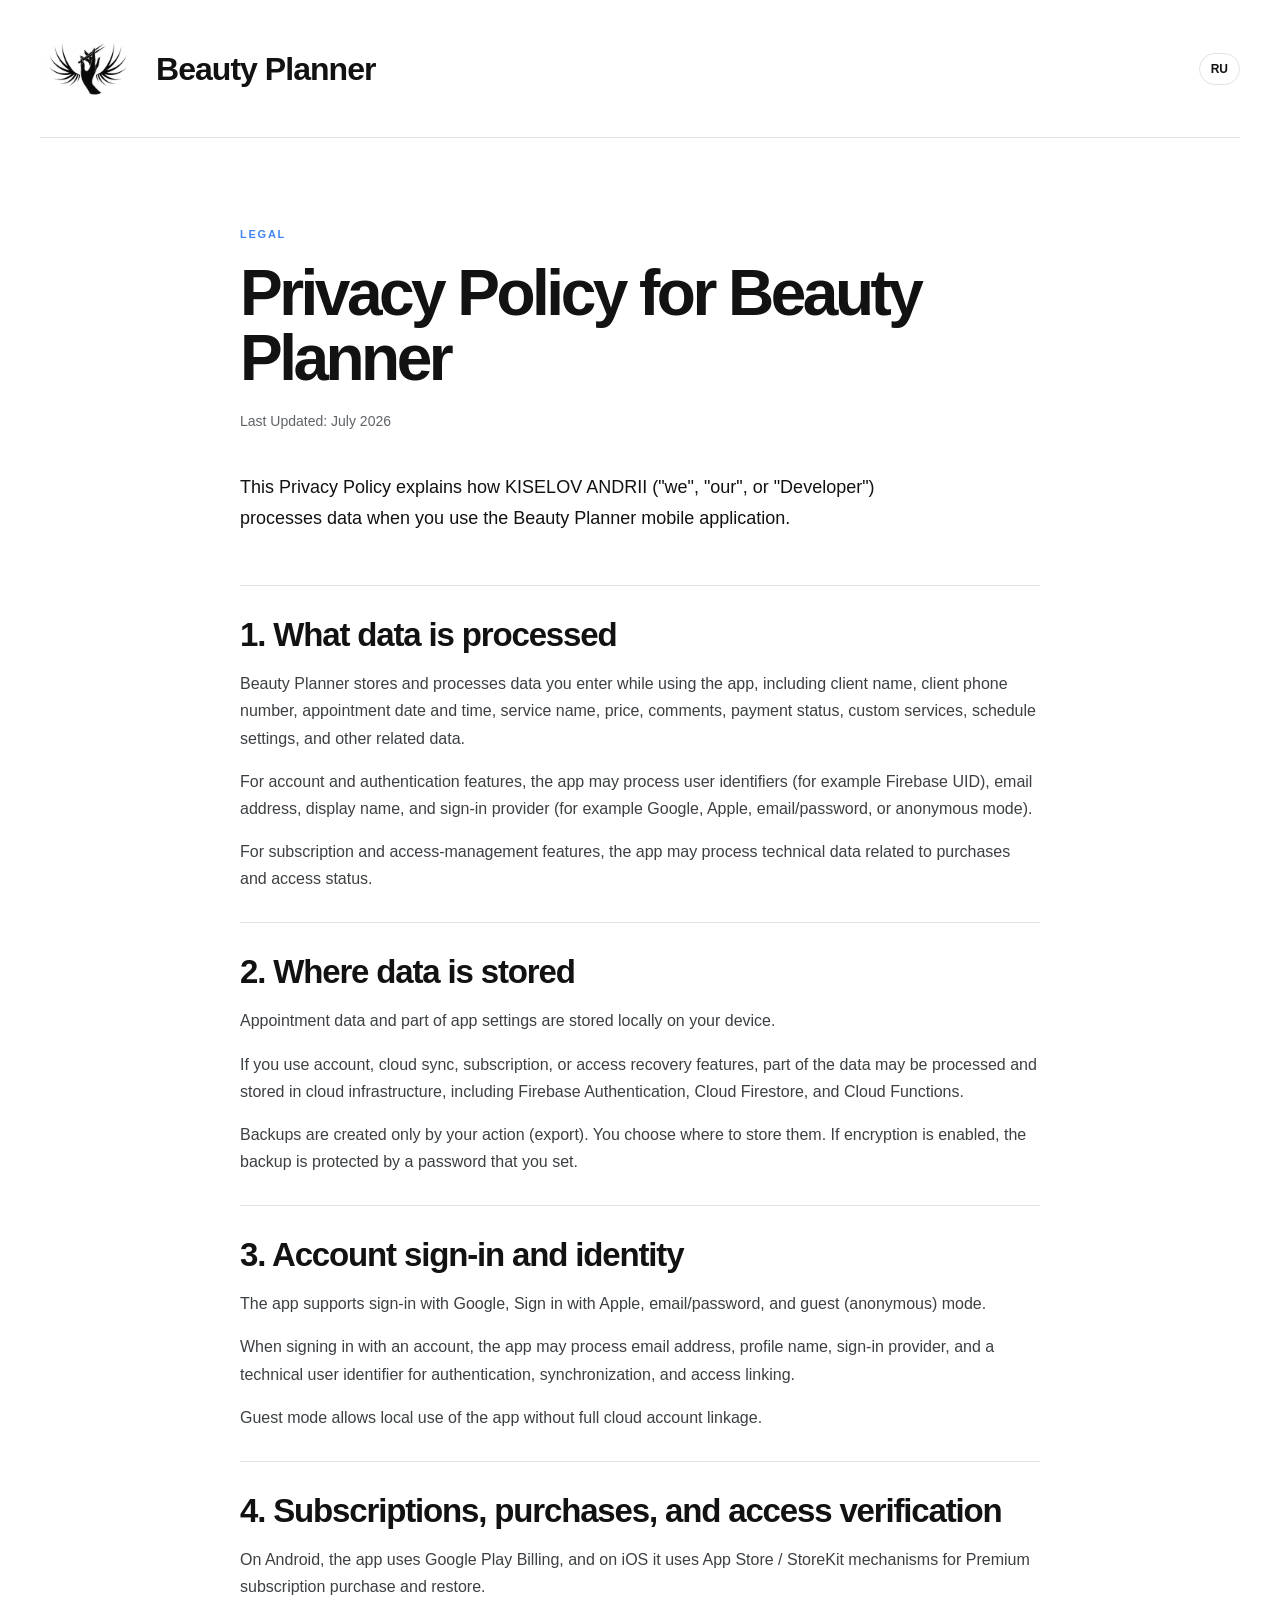
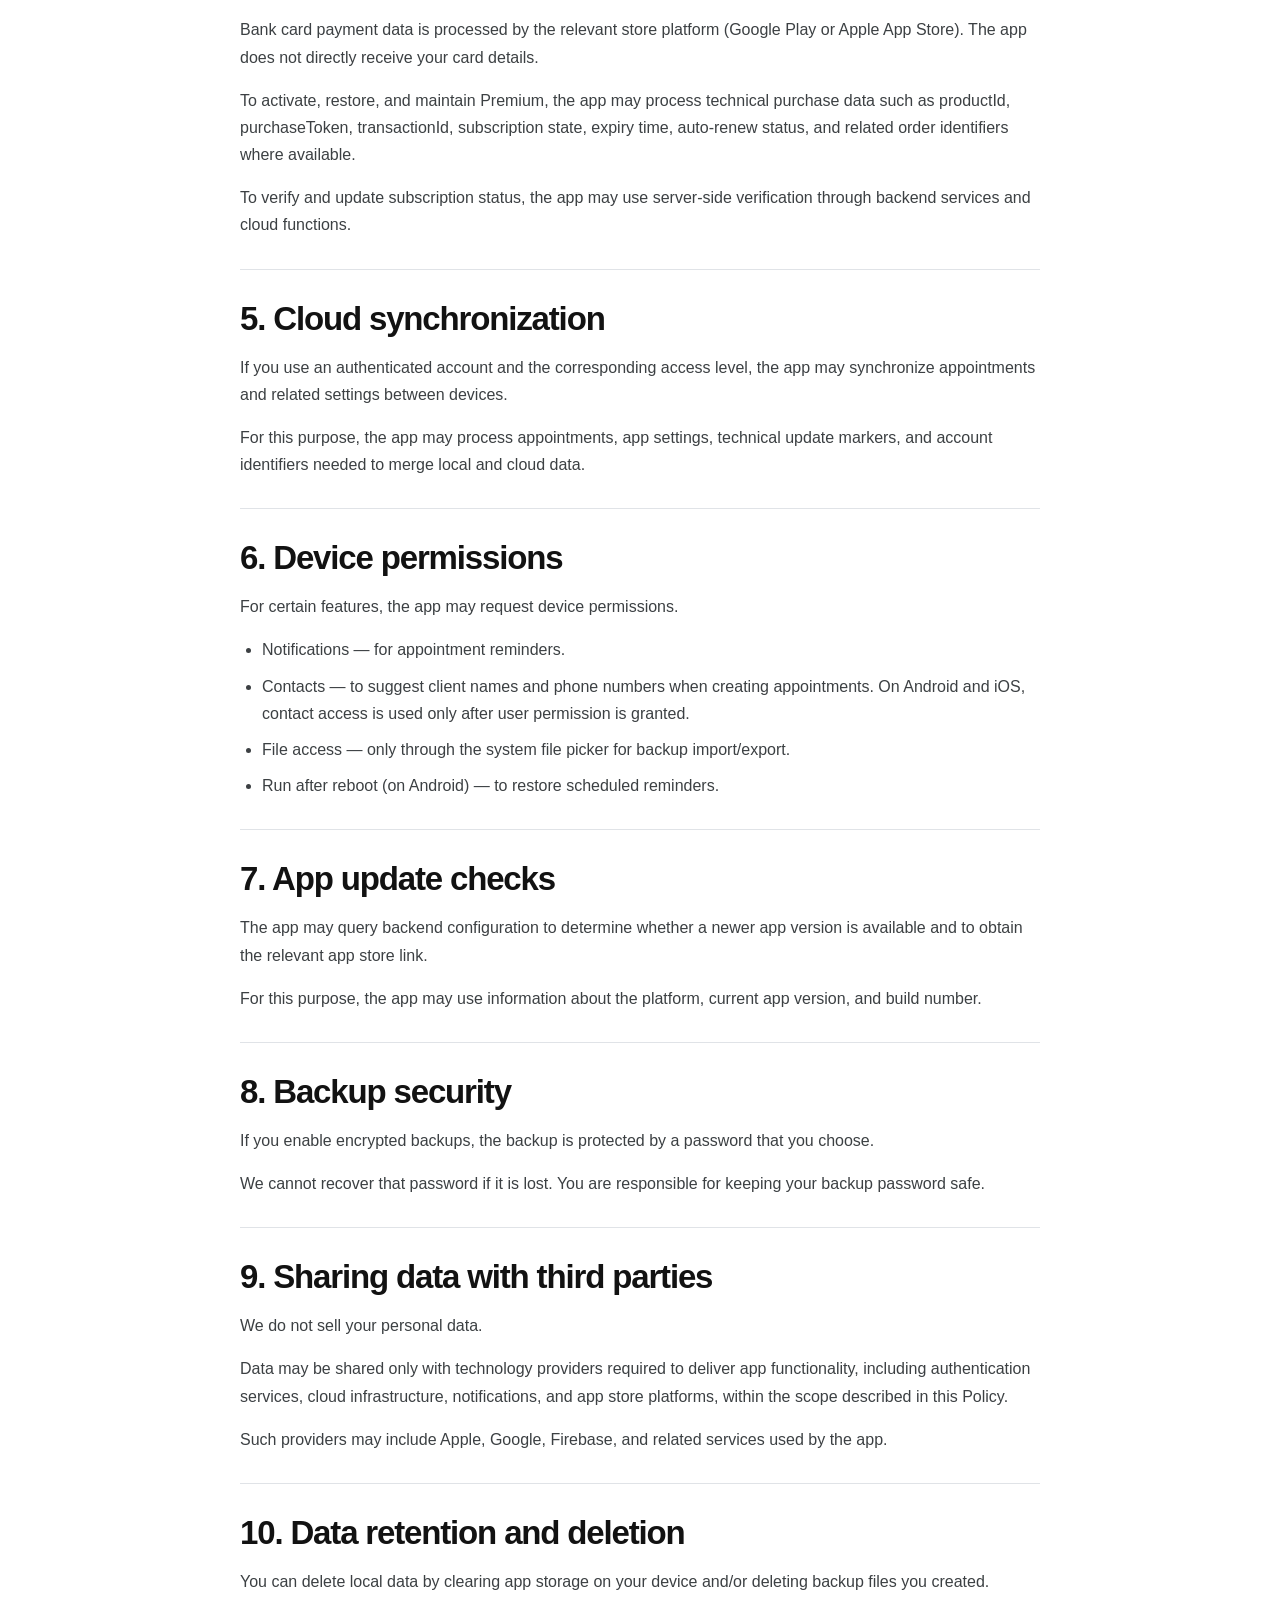
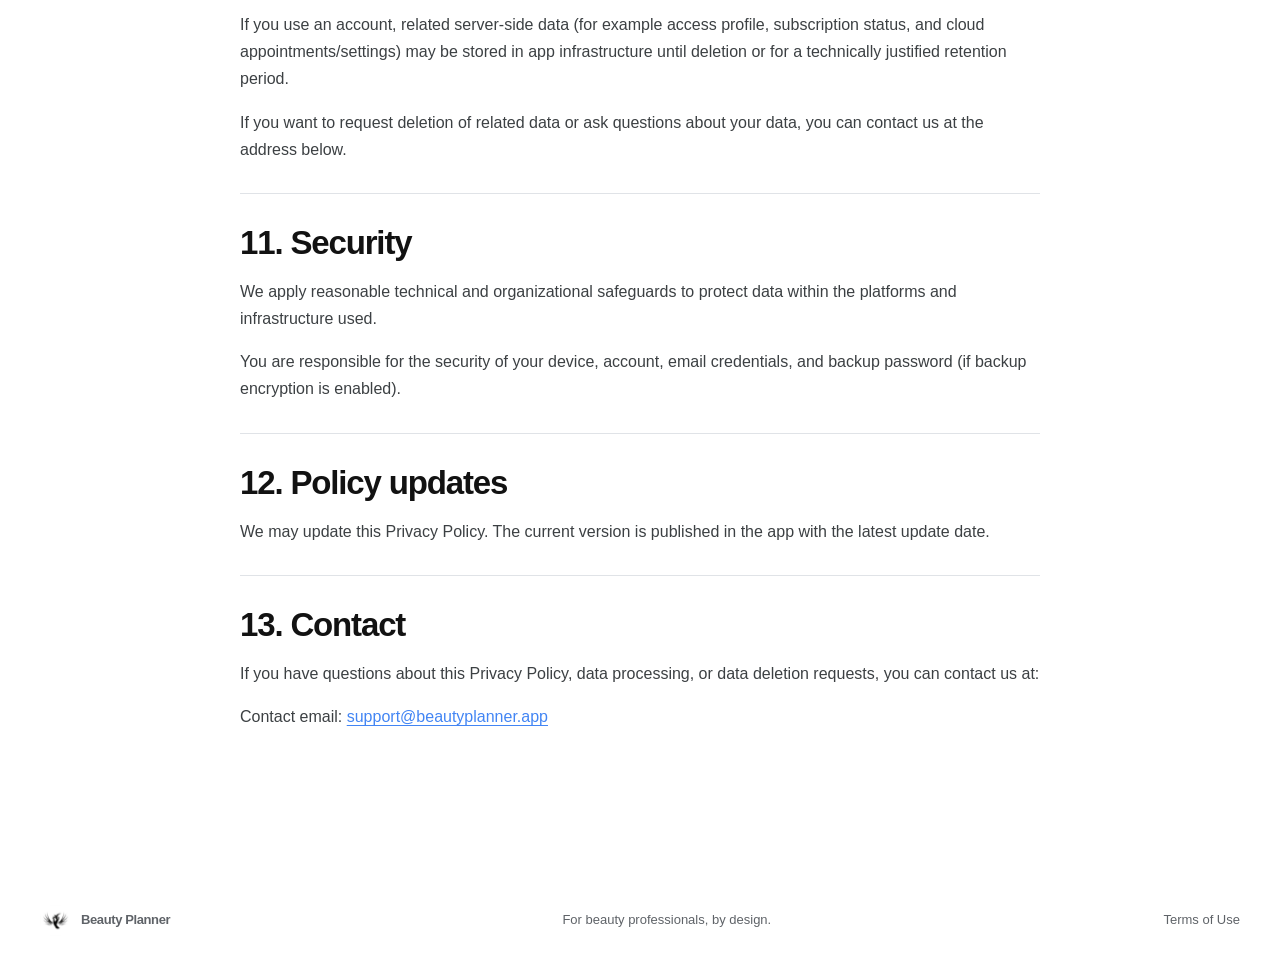
==== commit b4921b55: "Remove Back to home, space out footer legal links" ====
--- a/privacy.html
+++ b/privacy.html
@@ -31,7 +31,6 @@
       <p id="footer-copy">For beauty professionals, by design.</p>
       <div class="legal-links">
         <a href="terms.html" id="terms-link">Terms of Use</a>
-        <a href="index.html" id="back-home">Back to home</a>
       </div>
     </footer>
     <script src="privacy.js"></script>
--- a/styles.css
+++ b/styles.css
@@ -83,3 +83,8 @@
 .video-wide { flex: 1 1 auto; max-width: 760px; aspect-ratio: 16 / 9; }
 .video-short { flex: 0 0 auto; width: 270px; aspect-ratio: 9 / 16; }
 @media (max-width: 760px) { .videos { width: min(100% - 32px, 600px); margin-bottom: 65px; }.video-grid { flex-direction: column; }.video-wide { width: 100%; }.video-short { width: min(100%, 300px); } }
+
+.legal-links { display: flex; align-items: center; gap: 28px; }
+.legal-links a + a { position: relative; }
+.legal-links a + a::before { content: ""; position: absolute; left: -14px; top: 50%; width: 1px; height: 14px; background: var(--line); transform: translateY(-50%); }
+@media (max-width: 760px) { .legal-links { gap: 24px; } }
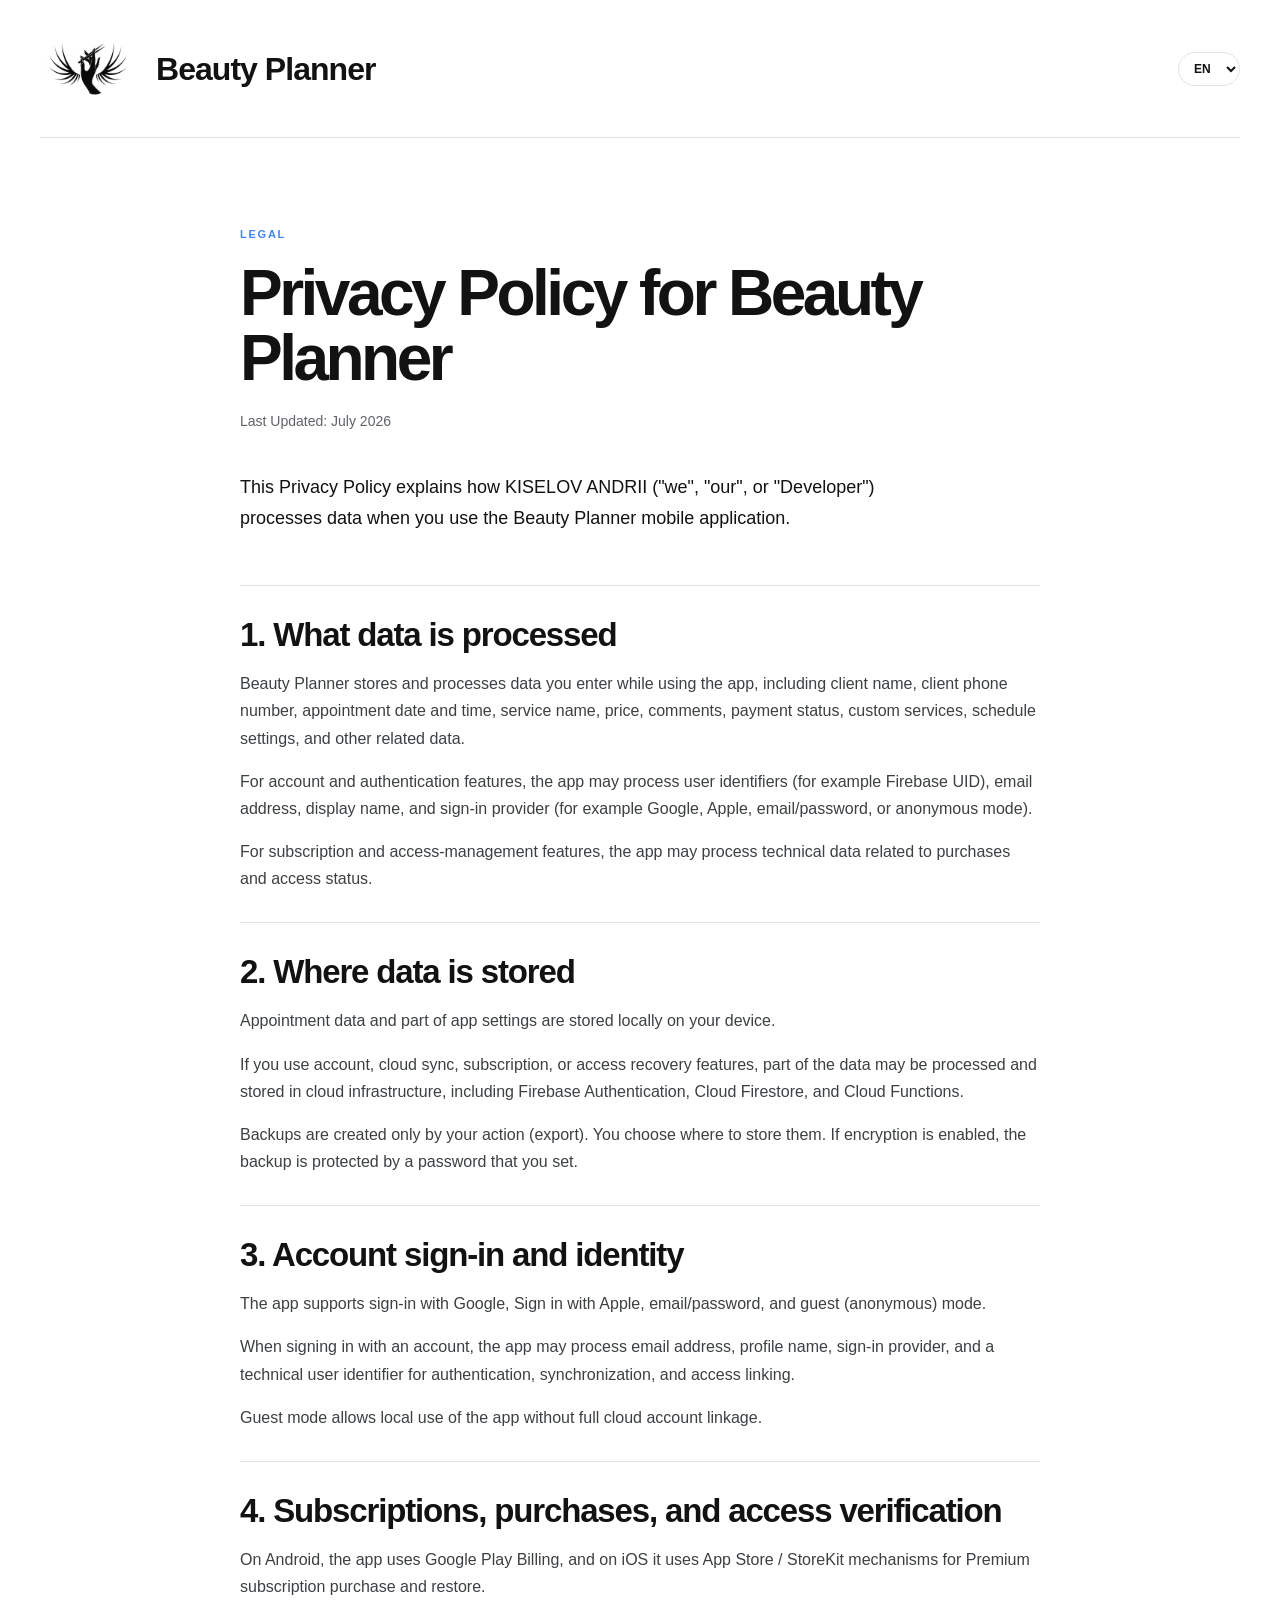
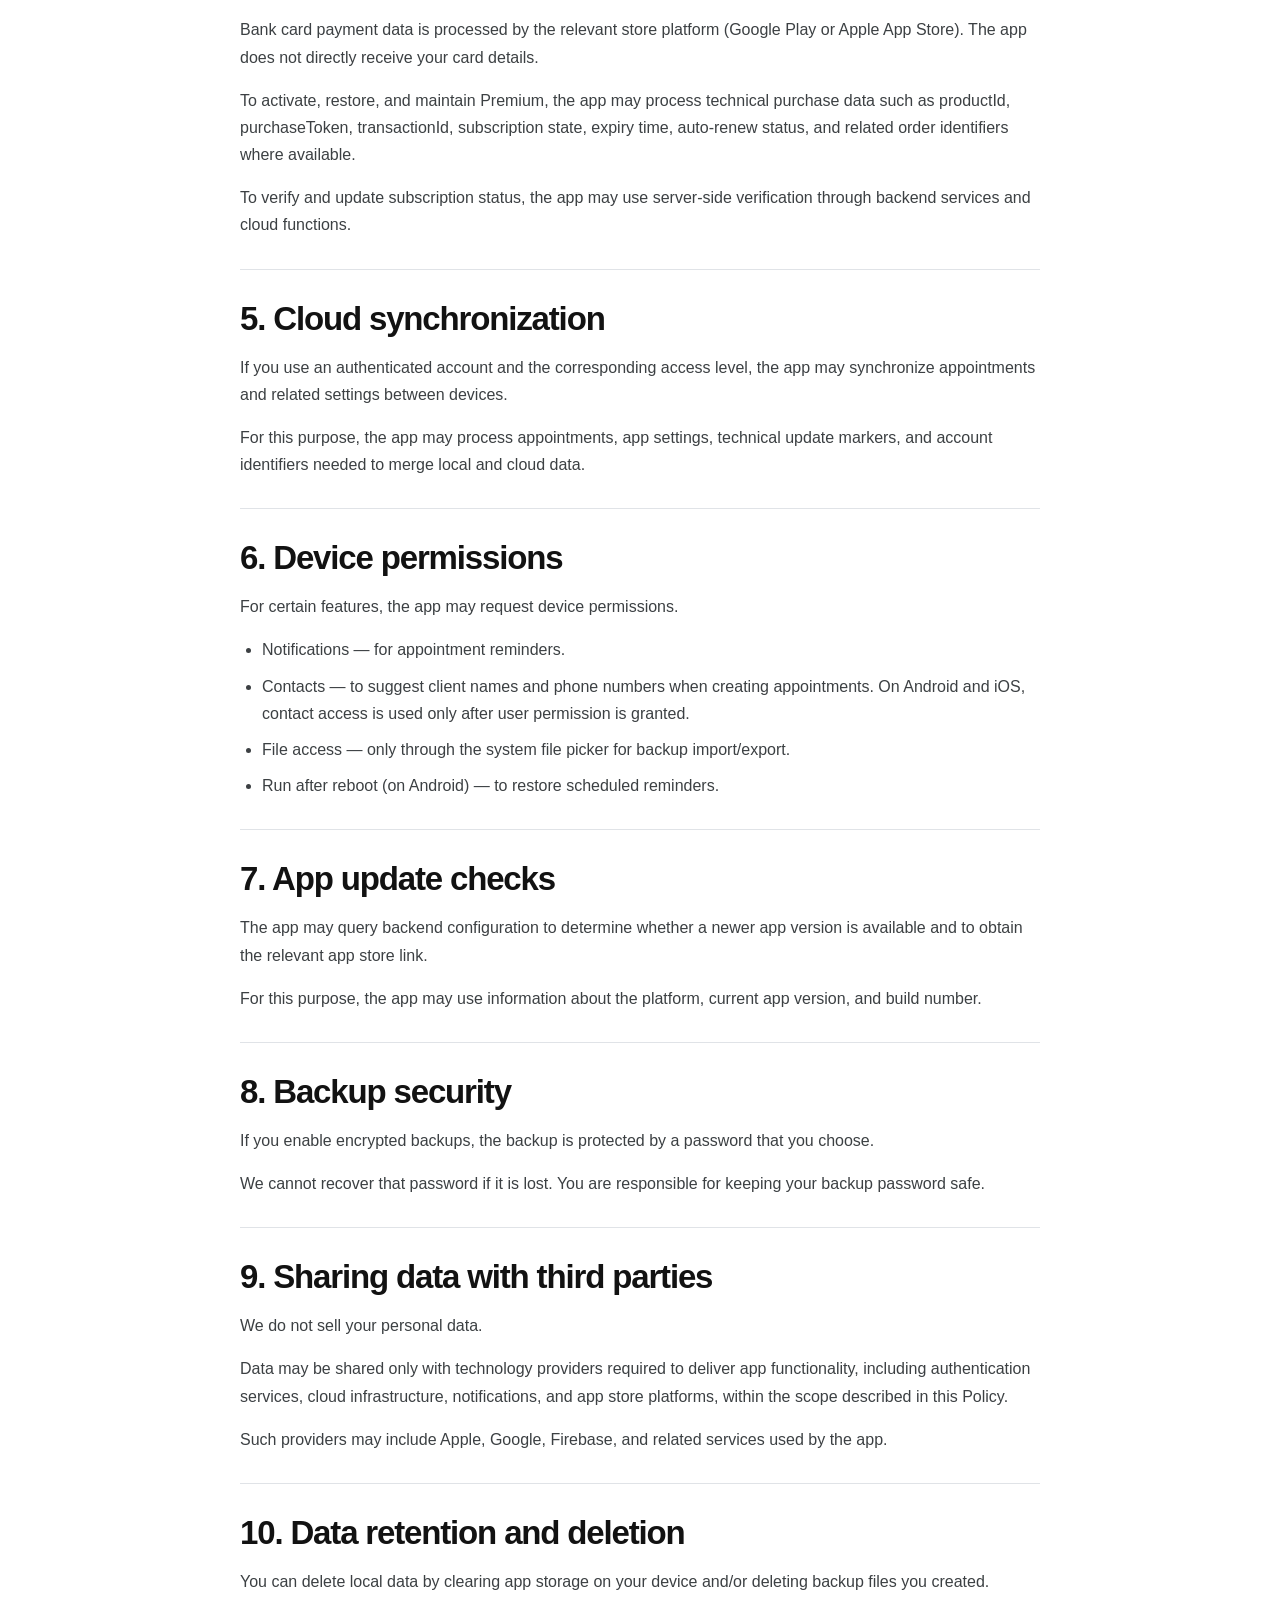
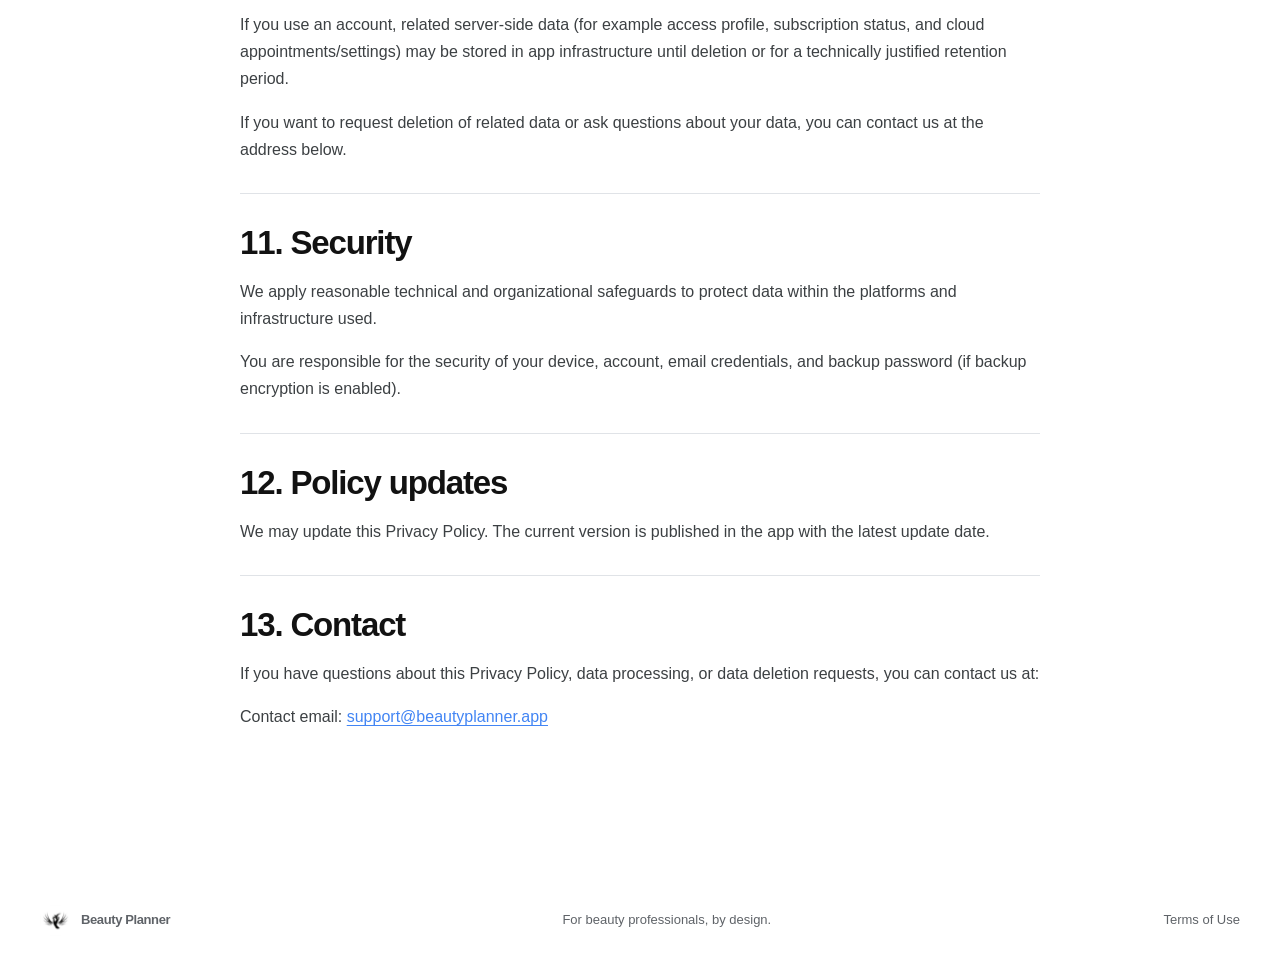
==== commit 9e1166e0: "Add Italian and German: site, privacy policy, terms; language dropdown" ====
--- a/privacy.html
+++ b/privacy.html
@@ -17,7 +17,12 @@
         <img class="brand-mark" src="assets/app-icon-1024.png" alt="">
         <span>Beauty Planner</span>
       </a>
-      <button class="language-switch" type="button" aria-label="Switch language">RU</button>
+      <select class="language-switch" aria-label="Language">
+        <option value="en">EN</option>
+        <option value="ru">RU</option>
+        <option value="it">IT</option>
+        <option value="de">DE</option>
+      </select>
     </header>
     <main class="policy-page">
       <p class="eyebrow" id="policy-label">LEGAL</p>
@@ -33,6 +38,7 @@
         <a href="terms.html" id="terms-link">Terms of Use</a>
       </div>
     </footer>
+    <script src="i18n-extra.js"></script>
     <script src="privacy.js"></script>
   </body>
 </html>
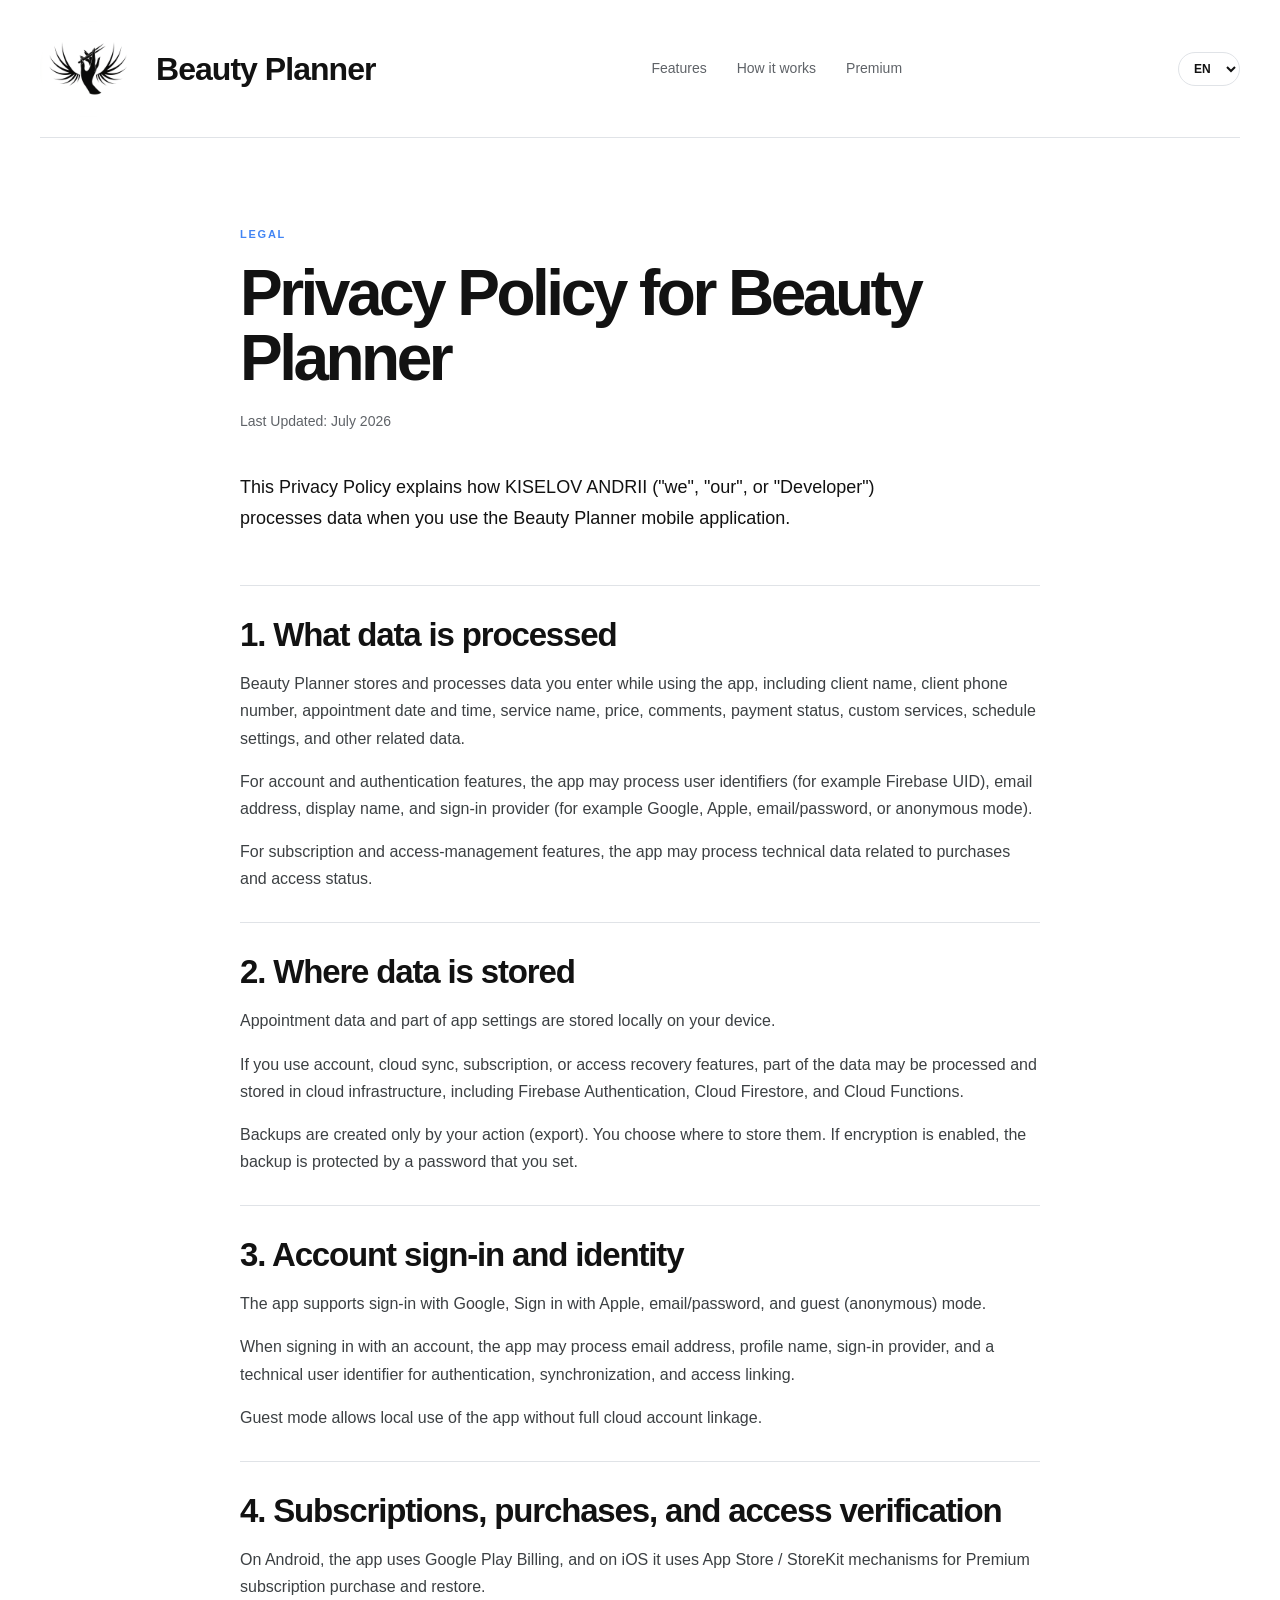
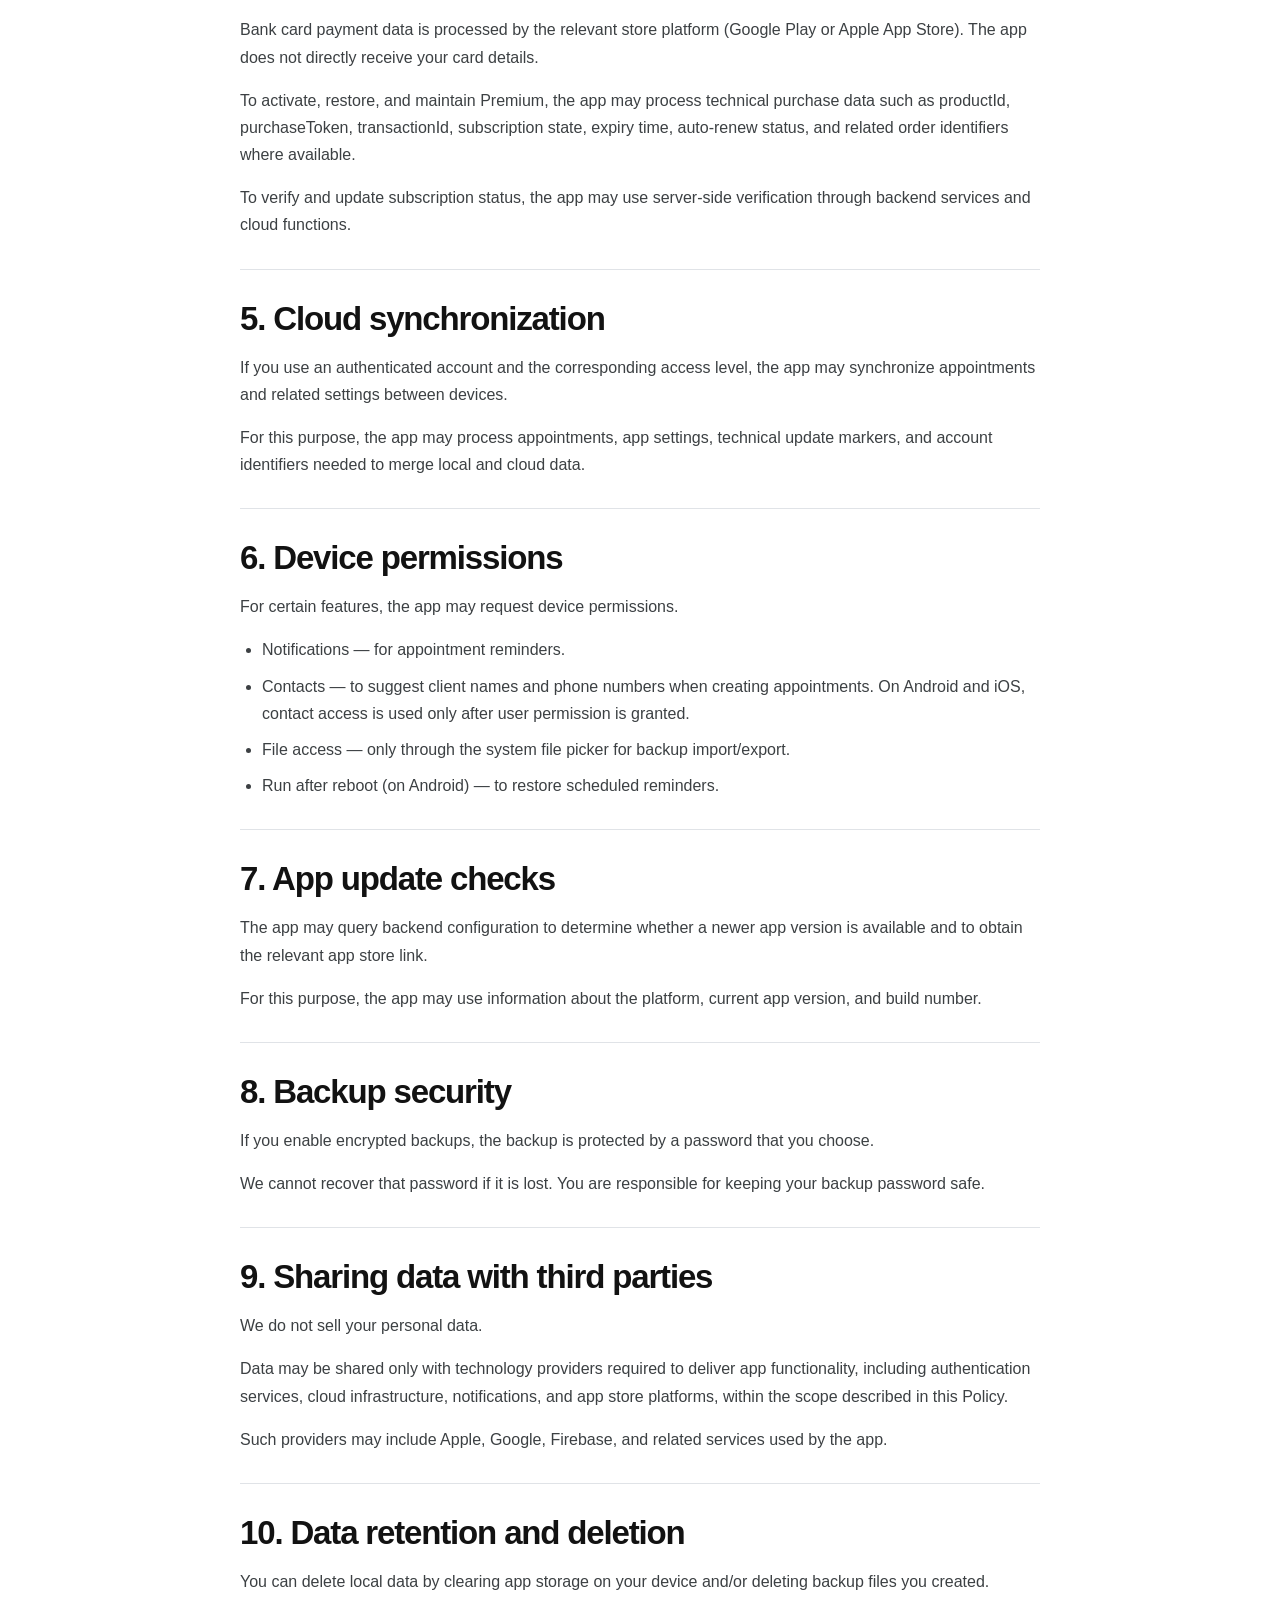
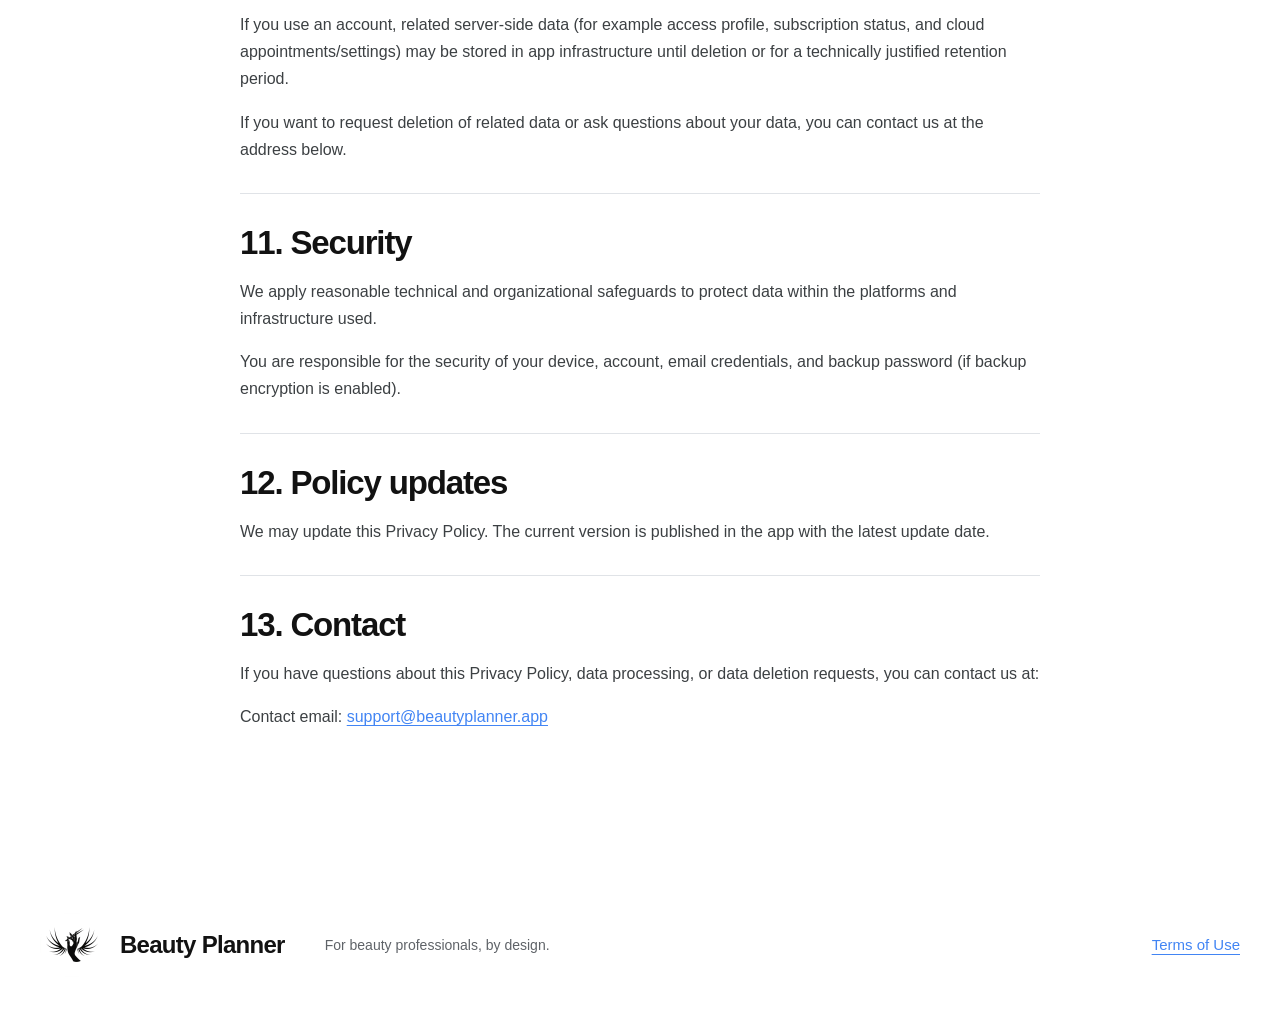
==== commit effa3831: "Footer: larger brand, blue underlined legal links; add nav to legal pages" ====
--- a/privacy.html
+++ b/privacy.html
@@ -17,6 +17,11 @@
         <img class="brand-mark" src="assets/app-icon-1024.png" alt="">
         <span>Beauty Planner</span>
       </a>
+      <nav class="site-nav" aria-label="Main navigation">
+        <a href="index.html#features" data-nav="features">Features</a>
+        <a href="index.html#workflow" data-nav="workflow">How it works</a>
+        <a href="index.html#premium" data-nav="premium">Premium</a>
+      </nav>
       <select class="language-switch" aria-label="Language">
         <option value="en">EN</option>
         <option value="ru">RU</option>
--- a/styles.css
+++ b/styles.css
@@ -70,7 +70,7 @@
 .premium { width: min(1200px, calc(100% - 48px)); margin: 0 auto 100px; padding: 70px; display: grid; grid-template-columns: 1fr 1fr; gap: 90px; background: #202124; color: #fff; border-radius: 6px; }.premium .eyebrow { color: #9ec1fb; }.premium h2 { max-width: 480px; }.premium h2 em { color: #8ab4f8; }.premium > div > p:last-child { max-width: 440px; margin: 23px 0 0; color: #c8d0d9; line-height: 1.7; }
 .premium-card { position: relative; padding: 34px; background: #e8f0fe; color: var(--ink); border-radius: 4px; }.premium-label { margin: 0 0 20px; color: #496990; font-size: 10px; font-weight: 700; letter-spacing: .14em; }.premium-card ul { margin: 0; padding: 0; list-style: none; }.premium-card li { padding: 12px 0 12px 25px; border-bottom: 1px solid #c9dbf8; font-size: 14px; font-weight: 600; }.premium-card li::before { content: "✓"; position: absolute; left: 0; color: var(--coral); font-weight: 700; }.premium-card li { position: relative; }.premium-card li:last-child { border: 0; }.sparkle { position: absolute; right: 23px; top: 17px; color: var(--coral); font-size: 25px; }
 .cta { margin: 0; padding: 120px 24px; color: #fff; text-align: center; background: var(--coral); }.cta .eyebrow { color: #dbeaff; }.cta h2 em { color: #202124; }.cta > p:not(.eyebrow) { margin: 22px 0 30px; color: #edf4ff; }.store-links-centered { justify-content: center; }.store-button-light { border-color: #fff; }.button-light { background: #fff; color: var(--ink); }.button-light:hover { background: var(--paper); }
-.site-footer { width: min(1200px, calc(100% - 48px)); min-height: 100px; margin: auto; display: flex; align-items: center; justify-content: space-between; color: var(--muted); font-size: 13px; }.site-footer p { margin: 0; }.site-footer > a:last-child { text-decoration: underline; text-underline-offset: 3px; }
+.site-footer { width: min(1200px, calc(100% - 48px)); min-height: 100px; margin: auto; display: flex; align-items: center; justify-content: flex-start; color: var(--muted); font-size: 13px; }.site-footer p { margin: 0; }
 @media (max-width: 760px) { .site-header { width: min(100% - 32px, 600px); height: 88px; }.site-header .brand { gap: 10px; font-size: 20px; }.site-header .brand-mark { width: 54px; height: 54px; }.site-nav { display: none; }.hero { width: min(100% - 32px, 600px); grid-template-columns: 1fr; padding-top: 52px; text-align: center; }.hero-copy { display: grid; justify-items: center; }.hero-text { font-size: 16px; }.hero-visual { min-height: 485px; }.phone { transform: scale(.88); }.orb-one { width: 370px; height: 370px; }.floating-card { right: 1%; bottom: 54px; }.intro { width: min(100% - 32px, 600px); padding-top: 80px; }.feature-grid { width: min(100% - 32px, 600px); grid-template-columns: 1fr; }.feature-card { min-height: 290px; }.workflow { width: min(100% - 32px, 600px); margin: 90px auto; grid-template-columns: 1fr; gap: 45px; }.premium { width: min(100% - 32px, 600px); margin-bottom: 65px; padding: 42px 25px; grid-template-columns: 1fr; gap: 35px; }.cta { padding: 90px 20px; }.site-footer { width: min(100% - 32px, 600px); padding: 25px 0; min-height: auto; flex-wrap: wrap; gap: 15px; }.site-footer p { order: 3; width: 100%; } }
 @media (max-width: 390px) { .store-links { justify-content: center; }.store-button { min-width: 148px; }.feature-card { padding: 26px; }.feature-card h3 { font-size: 26px; }.mini-calendar, .backup-art { transform: scale(.8); transform-origin: bottom right; } }
 
@@ -88,3 +88,14 @@
 .legal-links a + a { position: relative; }
 .legal-links a + a::before { content: ""; position: absolute; left: -14px; top: 50%; width: 1px; height: 14px; background: var(--line); transform: translateY(-50%); }
 @media (max-width: 760px) { .legal-links { gap: 24px; } }
+
+.site-footer { min-height: 150px; }
+.site-footer .brand { gap: 16px; font-size: 24px; color: var(--ink); }
+.site-footer .brand-mark { width: 64px; height: 64px; }
+.site-footer > p { margin-left: 40px; font-size: 14px; }
+.legal-links { margin-left: auto; }
+.legal-links a { color: var(--coral); font-size: 15px; font-weight: 500; text-decoration: underline; text-underline-offset: 4px; }
+.legal-links a:hover { color: #2a6ad6; }
+.legal-links a + a::before { display: none; }
+@media (max-width: 760px) { .site-footer .brand { font-size: 20px; }.site-footer .brand-mark { width: 52px; height: 52px; }.site-footer > p { margin-left: 0; }.legal-links { margin-left: 0; flex-wrap: wrap; } }
+.policy-section a { color: var(--coral); text-decoration: underline; text-underline-offset: 3px; }
